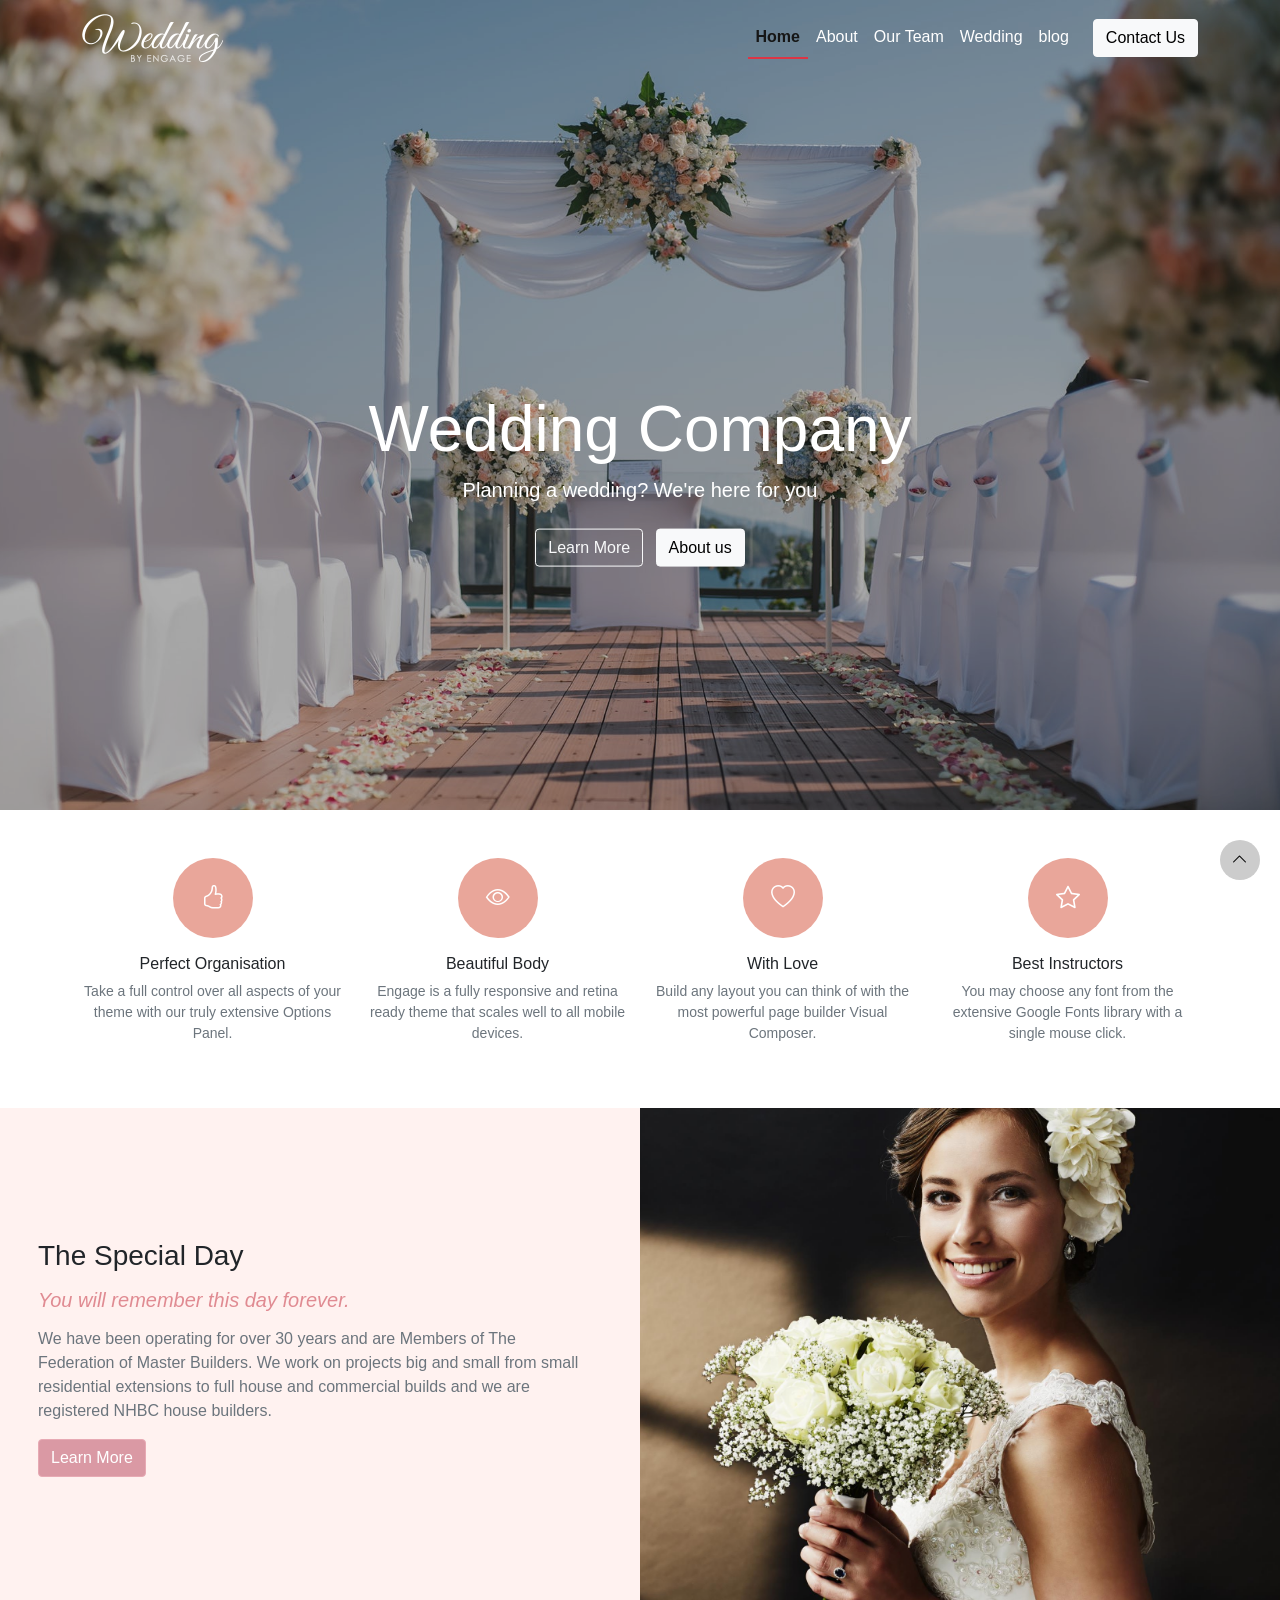
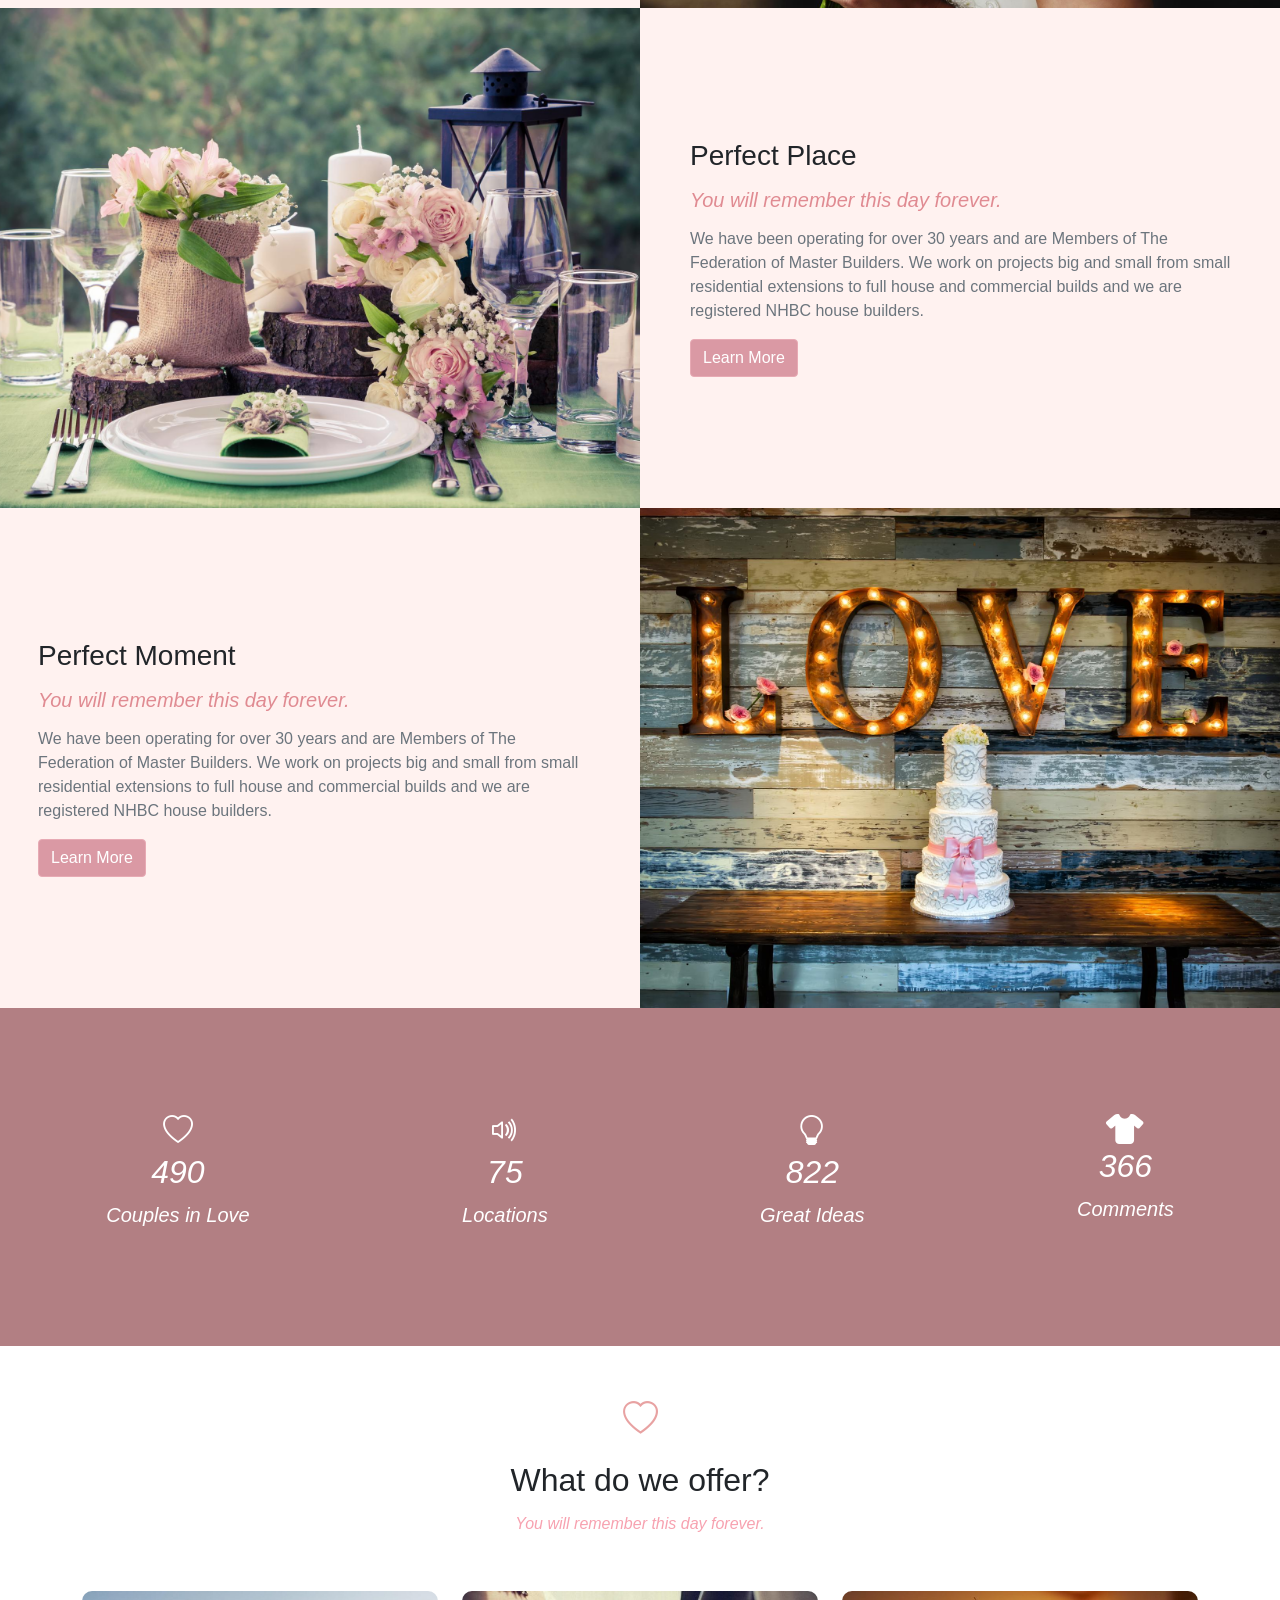
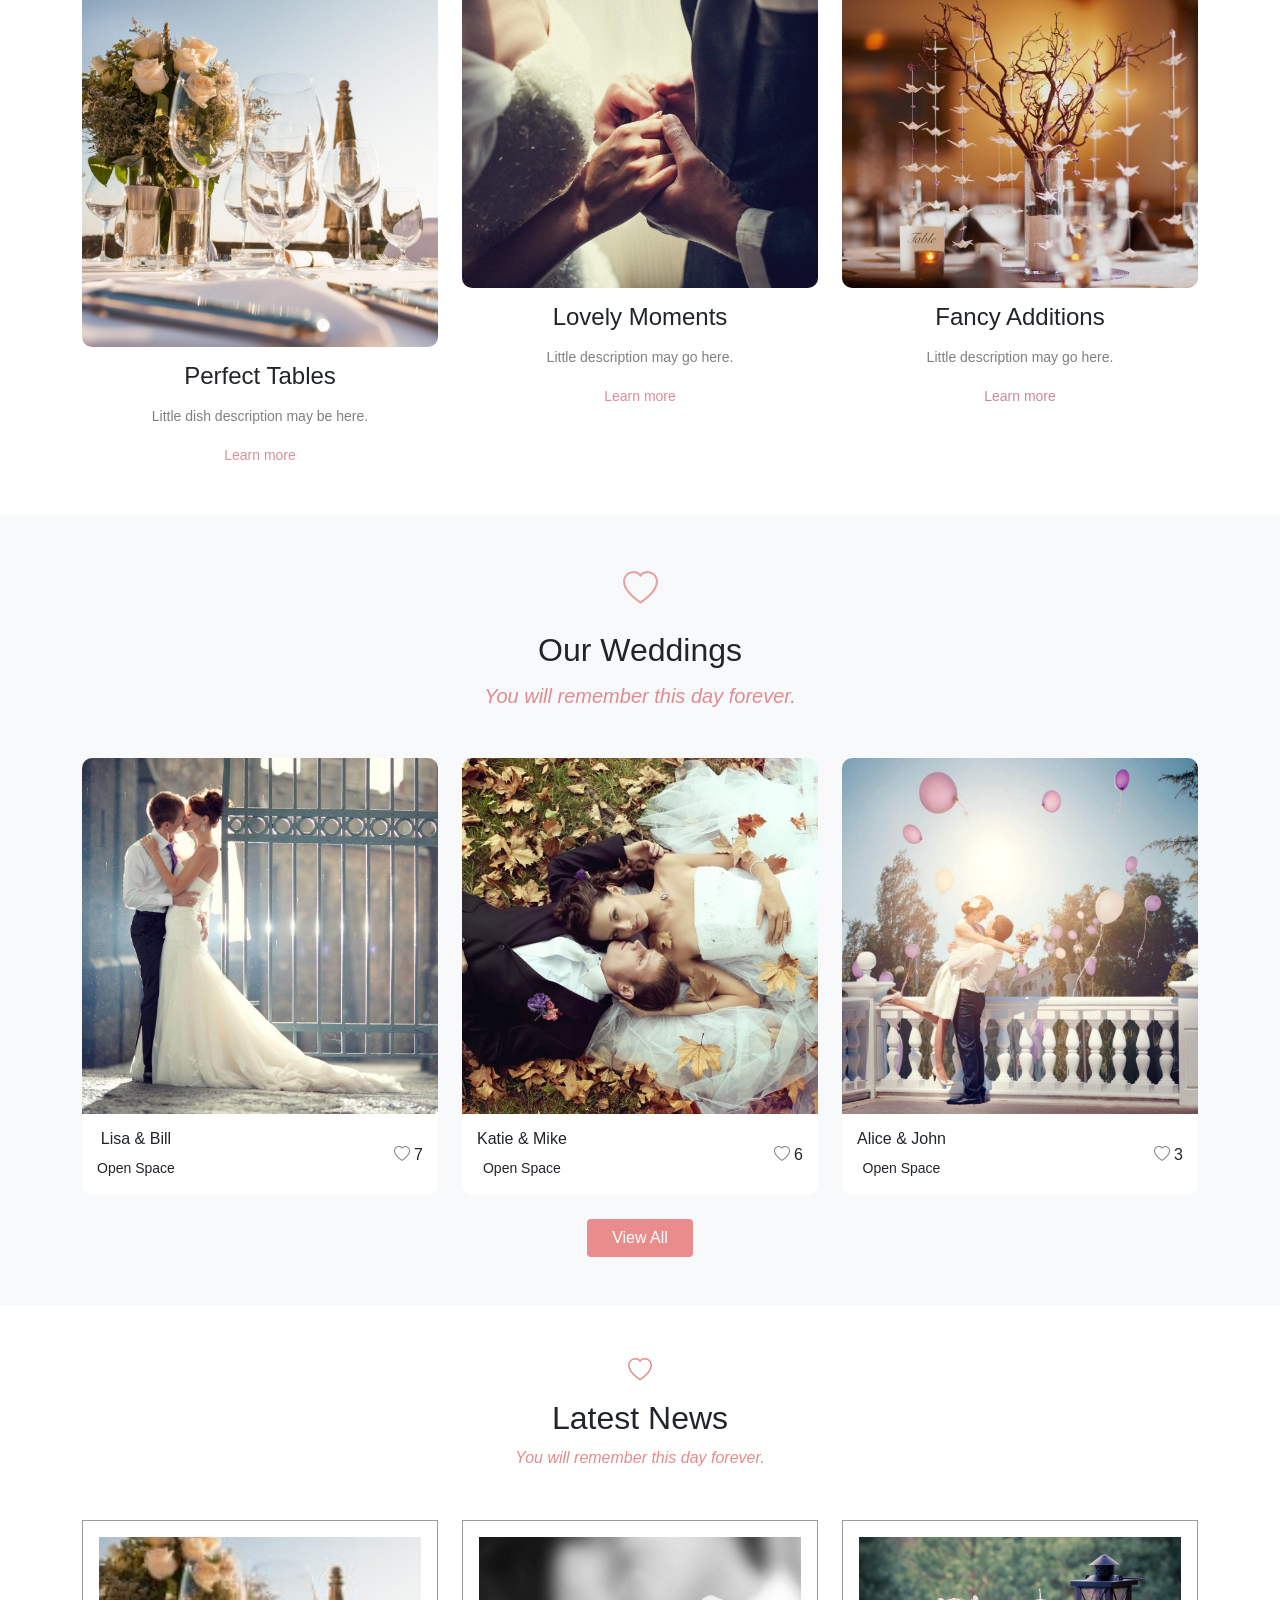
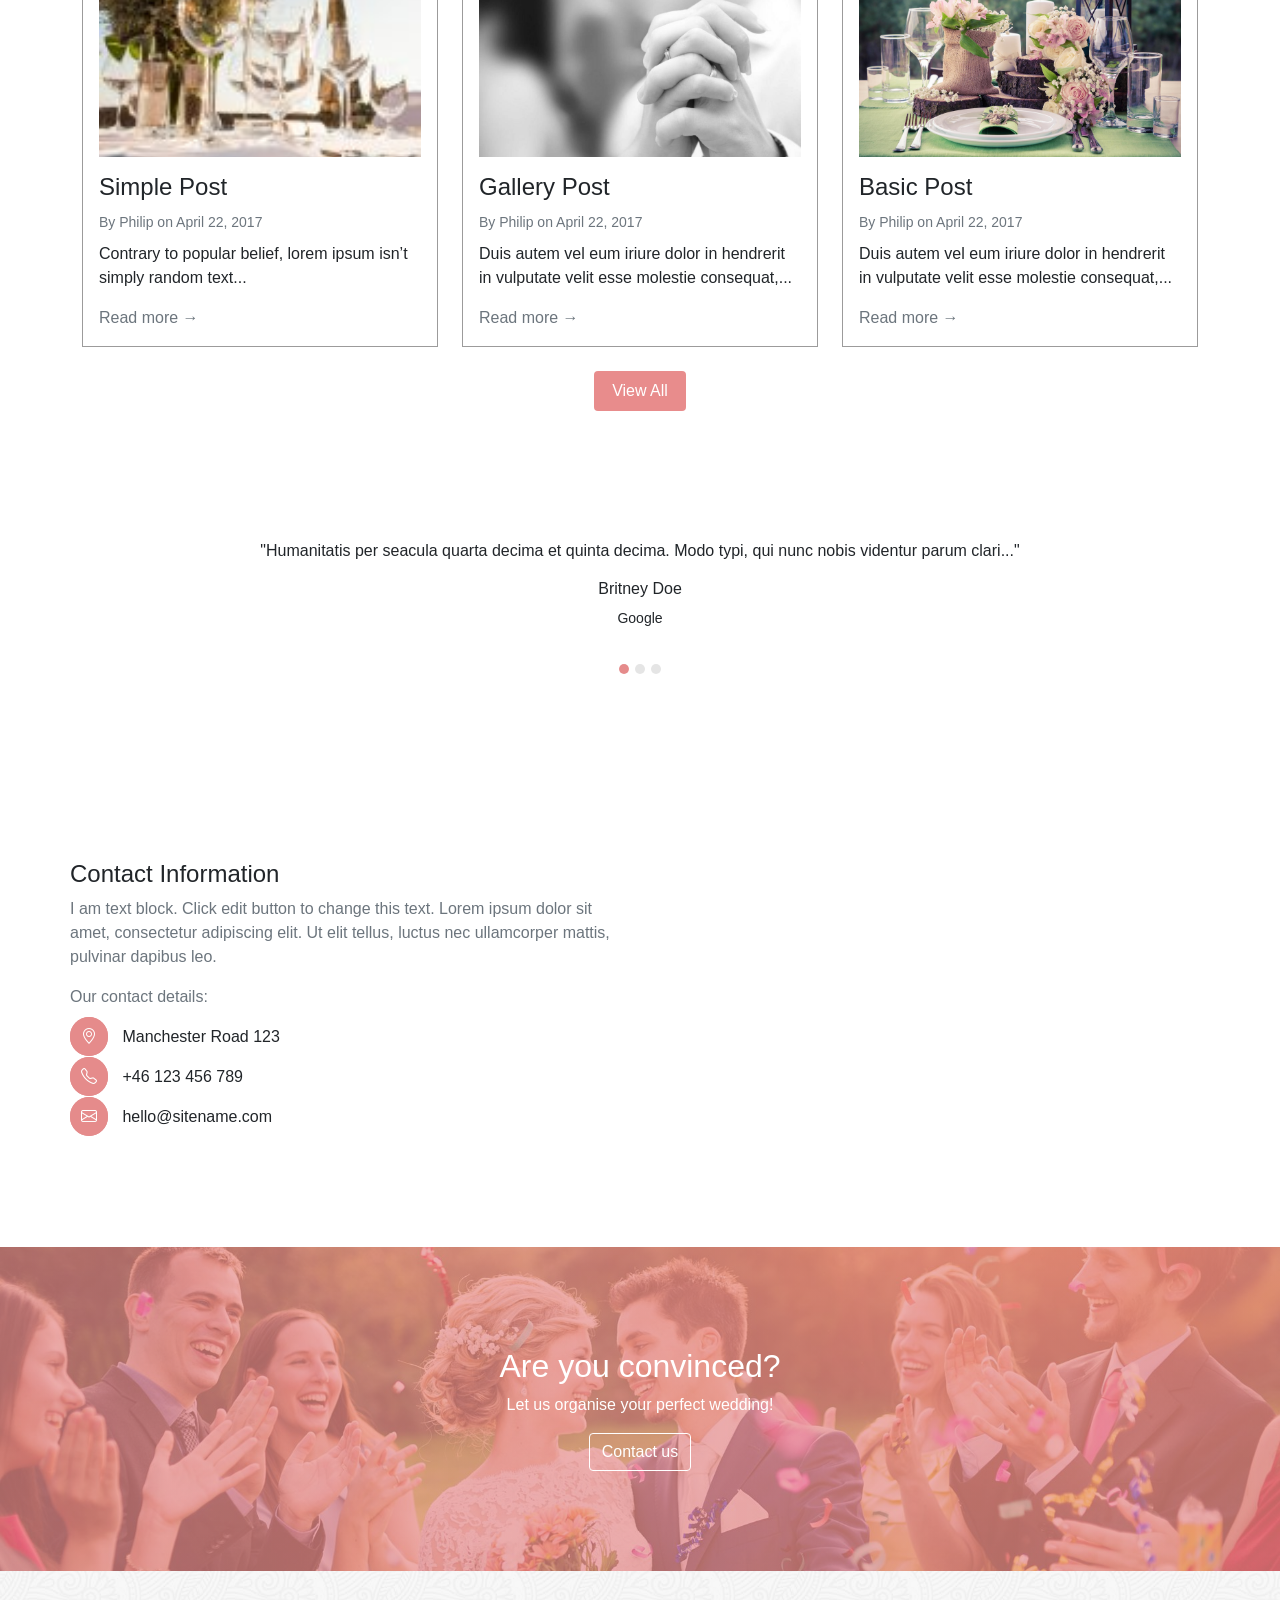
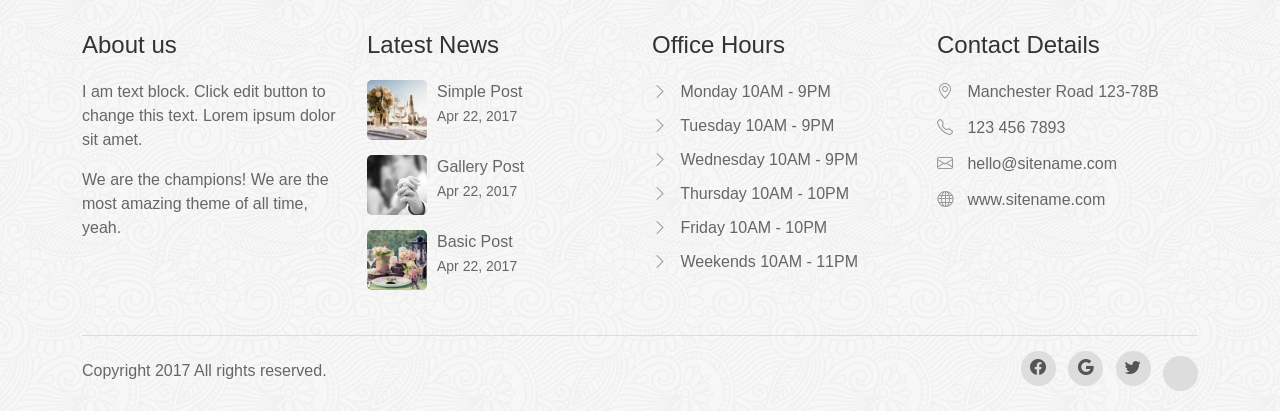
==== index.html @ 29569adb "warning" ====
<!DOCTYPE html>
<html lang="en">
  <head>
    <meta charset="UTF-8" />
    <meta name="viewport" content="width=device-width, initial-scale=1.0" />
    <title>Wedding</title>
    <link rel="stylesheet" href="assets/css/bootstrap.min.css" />
    <link rel="stylesheet" href="assets/style/main.css" />
    <link rel="stylesheet" href="https://cdn.jsdelivr.net/npm/bootstrap-icons@1.10.5/font/bootstrap-icons.css" />
    <link rel="stylesheet" href="https://cdnjs.cloudflare.com/ajax/libs/font-awesome/6.5.0/css/all.min.css" />
  </head>
  <body>
    <header>
      <nav class="navbar navbar-expand-lg fixed-top" id="navbar">
        <div class="container">
          <a class="navbar-brand" href="#">
            <img src="assets/img/wedding-light-1.png" alt="logo" id="logo" height="50" />
          </a>
          <button class="navbar-toggler" type="button" data-bs-toggle="collapse" data-bs-target="#nav">
            <span class="navbar-toggler-icon"></span>
          </button>

          <div class="collapse navbar-collapse" id="nav">
            <ul class="navbar-nav ms-auto">
              <li class="nav-item"><a class="nav-link text-white active" href="index.html">Home</a></li>
              <li class="nav-item"><a class="nav-link text-white" href="about.html">About</a></li>
              <li class="nav-item"><a class="nav-link text-white" href="ourteam.html">Our Team</a></li>
              <li class="nav-item"><a class="nav-link text-white" href="wedding.html">Wedding</a></li>
              <li class="nav-item"><a class="nav-link text-white" href="blog.html">blog</a></li>
            </ul>
            <a class="btn btn-light ms-3 btn-custom" href="#">Contact Us</a>
          </div>
        </div>
      </nav>
    </header>
    <main>
      <section class="hero d-flex align-items-center text-center">
        <div class="overlay"></div>
        <div class="container hero-content">
          <h1 class="display-3 fw-light text-white">Wedding Company</h1>
          <p class="lead">Planning a wedding? We're here for you</p>
          <div class="mt-4">
            <a href="#" class="btn btn-outline-light me-2">Learn More</a>
            <a href="#" class="btn btn-light">About us</a>
          </div>
        </div>
      </section>

      <section class="py-5 text-center">
        <div class="container">
          <div class="row g-4">
            <div class="col-md-3">
              <div class="feature-icon"><i class="bi bi-hand-thumbs-up"></i></div>
              <h6 class="mt-3">Perfect Organisation</h6>
              <p class="text-muted small">Take a full control over all aspects of your theme with our truly extensive Options Panel.</p>
            </div>

            <div class="col-md-3">
              <div class="feature-icon"><i class="bi bi-eye"></i></div>
              <h6 class="mt-3">Beautiful Body</h6>
              <p class="text-muted small">Engage is a fully responsive and retina ready theme that scales well to all mobile devices.</p>
            </div>

            <div class="col-md-3">
              <div class="feature-icon"><i class="bi bi-heart"></i></div>
              <h6 class="mt-3">With Love</h6>
              <p class="text-muted small">Build any layout you can think of with the most powerful page builder Visual Composer.</p>
            </div>

            <div class="col-md-3">
              <div class="feature-icon"><i class="bi bi-star"></i></div>
              <h6 class="mt-3">Best Instructors</h6>
              <p class="text-muted small">You may choose any font from the extensive Google Fonts library with a single mouse click.</p>
            </div>
          </div>
        </div>
      </section>

      <section class="custom-section">
        <div class="row">
          <div class="col-md-6 text-side">
            <div>
              <h3>The Special Day</h3>
              <h5>You will remember this day forever.</h5>
              <p class="text-muted">
                We have been operating for over 30 years and are Members of The Federation of Master Builders. We work on projects big and small from small residential extensions to full house and
                commercial builds and we are registered NHBC house builders.
              </p>
              <button class="btn btn-pink" style="border: 1px solid rgb(231, 170, 180); background-color: rgb(218, 153, 164); color: #fff">Learn More</button>
            </div>
          </div>
          <div class="col-md-6 image-inner" style="background-image: url(/assets/img/shutterstock_217800487.jpeg)"></div>
        </div>
      </section>

      <!-- Section 2 -->
      <section class="custom-section">
        <div class="row">
          <div class="col-md-6 image-inner" style="background-image: url(/assets/img/shutterstock_278636915.jpeg)"></div>
          <div class="col-md-6 text-side">
            <div>
              <h3>Perfect Place</h3>
              <h5>You will remember this day forever.</h5>
              <p class="text-muted">
                We have been operating for over 30 years and are Members of The Federation of Master Builders. We work on projects big and small from small residential extensions to full house and
                commercial builds and we are registered NHBC house builders.
              </p>
              <button class="btn btn-pink" style="border: 1px solid rgb(231, 170, 180); background-color: rgb(218, 153, 164); color: #fff">Learn More</button>
            </div>
          </div>
        </div>
      </section>

      <!-- Section 3 -->
      <section class="custom-section">
        <div class="row">
          <div class="col-md-6 text-side">
            <div>
              <h3>Perfect Moment</h3>
              <h5>You will remember this day forever.</h5>
              <p class="text-muted">
                We have been operating for over 30 years and are Members of The Federation of Master Builders. We work on projects big and small from small residential extensions to full house and
                commercial builds and we are registered NHBC house builders.
              </p>
              <button class="btn btn-pink" style="border: 1px solid rgb(231, 170, 180); background-color: rgb(218, 153, 164); color: #fff">Learn More</button>
            </div>
          </div>
          <div class="col-md-6 image-inner" style="background-image: url(/assets/img/shutterstock_153136628.jpeg)"></div>
        </div>
      </section>

      <section id="counter-section">
        <div class="overlay"></div>
        <div class="counter" style="font-style: italic">
          <i class="bi bi-heart" style="font-size: 30px"></i>
          <h2 class="goal" data-goal="1043">0</h2>
          <p class="text-white" style="font-size: 20px">Couples in Love</p>
        </div>
        <div class="counter" style="font-style: italic">
          <i class="bi bi-volume-up" style="font-size: 30px"></i>
          <h2 class="goal" data-goal="160">0</h2>
          <p class="text-white" style="font-size: 20px">Locations</p>
        </div>
        <div class="counter" style="font-style: italic">
          <i class="bi bi-lightbulb" style="font-size: 30px"></i>
          <h2 class="goal" data-goal="1750">0</h2>
          <p class="text-white" style="font-size: 20px">Great Ideas</p>
        </div>
        <div class="counter" style="font-style: italic">
          <i class="fa-solid fa-shirt" style="font-size: 30px"></i>
          <h2 class="goal" data-goal="780">0</h2>
          <p class="text-white" style="font-size: 20px">Comments</p>
        </div>
      </section>

      <section class="py-5 text-center">
        <div class="container">
          <div class="section-title">
            <i class="bi bi-heart" style="padding: 10px 0"></i>
            <h2>What do we offer?</h2>
            <p style="color: rgb(247, 162, 176); font-style: italic; padding: 5px 0">You will remember this day forever.</p>
          </div>

          <div class="row g-4 text-center">
            <div class="col-md-4">
              <div class="custom-card">
                <img src="assets/img/shutterstock_127928669-1000x1000.jpeg" class="img-fluid" style="border-radius: 10px" />
                <h4 style="margin: 15px 0">Perfect Tables</h4>
                <p style="color: gray; font-size: 14px">Little dish description may be here.</p>
                <a href="#" class="learn" style="text-decoration: none; color: rgb(219, 143, 156)">Learn more</a>
              </div>
            </div>

            <div class="col-md-4">
              <div class="custom-card">
                <img src="assets/img/shutterstock_166402538-600x500.jpeg" class="img-fluid" style="border-radius: 10px" />
                <h4 style="margin: 15px 0">Lovely Moments</h4>
                <p style="color: gray; font-size: 14px">Little description may go here.</p>
                <a href="#" class="learn" style="text-decoration: none; color: rgb(224, 138, 153)">Learn more</a>
              </div>
            </div>

            <div class="col-md-4">
              <div class="custom-card">
                <img src="assets/img/shutterstock_130000925-600x500.jpeg" class="img-fluid" style="border-radius: 10px" />
                <h4 style="margin: 15px 0">Fancy Additions</h4>
                <p style="color: gray; font-size: 14px">Little description may go here.</p>
                <a href="#" class="learn" style="text-decoration: none; color: rgb(201, 137, 148)">Learn more</a>
              </div>
            </div>
          </div>
        </div>
      </section>

      <section class="py-5 bg-light text-center">
        <div class="container">
          <div class="section-title" style="margin-bottom: 50px">
            <i class="bi bi-heart"></i>
            <h2>Our Weddings</h2>
            <h5>You will remember this day forever.</h5>
          </div>

          <div class="row g-4">
            <div class="col-md-4">
              <div class="wedding-card">
                <img src="assets/img/square-10.jpeg" />
                <div class="wedding-body">
                  <div>
                    <h6>Lisa & Bill</h6>
                    <small>Open Space</small>
                  </div>
                  <div><i class="bi bi-heart like"></i> <span>7</span></div>
                </div>
              </div>
            </div>

            <div class="col-md-4">
              <div class="wedding-card">
                <img src="assets/img/shutterstock_98138654-600x600.jpeg" />
                <div class="wedding-body">
                  <div>
                    <h6>Katie & Mike</h6>
                    <small>Open Space</small>
                  </div>
                  <div><i class="bi bi-heart like"></i> <span>6</span></div>
                </div>
              </div>
            </div>

            <div class="col-md-4">
              <div class="wedding-card">
                <img src="assets/img/square-2.jpeg" />
                <div class="wedding-body">
                  <div>
                    <h6>Alice & John</h6>
                    <small>Open Space</small>
                  </div>
                  <div><i class="bi bi-heart like"></i> <span>3</span></div>
                </div>
              </div>
            </div>
          </div>
          <div class="text-center mt-4">
            <button class="btn btn-custom px-4" style="background: #e88c8c; color: #fff">View All</button>
          </div>
        </div>
      </section>

      <section class="container py-5">
        <div class="section-title" style="text-align: center; margin-bottom: 50px">
          <i class="bi bi-heart" style="color: #e58b8b; font-size: 24px"></i>
          <h2 style="margin-top: 10px">Latest News</h2>
          <p style="color: #e58b8b; font-style: italic">You will remember this day forever.</p>
        </div>

        <div class="row g-4">
          <div class="col-md-4">
            <div class="news-card p-3">
              <img src="assets/img/shutterstock_127928669-150x150.jpeg" />
              <h4 class="mt-3">Simple Post</h4>
              <small class="text-muted">By Philip on April 22, 2017</small>
              <p class="mt-2">Contrary to popular belief, lorem ipsum isn’t simply random text...</p>
              <a href="#" style="text-decoration: none" class="text-muted">Read more →</a>
            </div>
          </div>

          <div class="col-md-4">
            <div class="news-card p-3">
              <img src="assets/img/square-11-900x900.jpeg" />
              <h4 class="mt-3">Gallery Post</h4>
              <small class="text-muted">By Philip on April 22, 2017</small>
              <p class="mt-2">Duis autem vel eum iriure dolor in hendrerit in vulputate velit esse molestie consequat,...</p>
              <a href="#" style="text-decoration: none" class="text-muted">Read more →</a>
            </div>
          </div>

          <div class="col-md-4">
            <div class="news-card p-3">
              <img src="assets/img/shutterstock_278636915.jpeg" />
              <h4 class="mt-3">Basic Post</h4>
              <small class="text-muted">By Philip on April 22, 2017</small>
              <p class="mt-2">Duis autem vel eum iriure dolor in hendrerit in vulputate velit esse molestie consequat,...</p>
              <a href="#" style="text-decoration: none" class="text-muted">Read more →</a>
            </div>
          </div>
        </div>
        <div class="text-center mt-4">
          <button class="btn btn-danger" style="background: #e88c8c; color: #fff; border: none; padding: 8px 18px">View All</button>
        </div>
      </section>

      <!-- Testimonial Slider -->
      <section class="testimonial">
        <div id="testimonialCarousel" class="carousel slide" data-bs-ride="carousel">
          <!-- المحتوى -->
          <div class="carousel-inner text-center">
            <div class="carousel-item active">
              <p>"Humanitatis per seacula quarta decima et quinta decima. Modo typi, qui nunc nobis videntur parum clari..."</p>
              <h6 class="mt-3">Britney Doe</h6>
              <small>Google</small>
            </div>

            <div class="carousel-item">
              <p>"Lorem ipsum dolor sit amet, consectetur adipiscing elit. Sed do eiusmod tempor incididunt ut labore..."</p>
              <h6 class="mt-3">John Smith</h6>
              <small>Facebook</small>
            </div>

            <div class="carousel-item">
              <p>"Ut enim ad minim veniam, quis nostrud exercitation ullamco laboris..."</p>
              <h6 class="mt-3">Sara Ali</h6>
              <small>Instagram</small>
            </div>
          </div>
          <!-- النقط -->
          <div class="carousel-indicators position-static mt-4">
            <button type="button" data-bs-target="#testimonialCarousel" data-bs-slide-to="0" class="active"></button>
            <button type="button" data-bs-target="#testimonialCarousel" data-bs-slide-to="1"></button>
            <button type="button" data-bs-target="#testimonialCarousel" data-bs-slide-to="2"></button>
          </div>
        </div>
      </section>

      <section class="contact-section container">
        <div class="row">
          <div class="col-md-6">
            <h4>Contact Information</h4>
            <p class="text-muted">
              I am text block. Click edit button to change this text. Lorem ipsum dolor sit amet, consectetur adipiscing elit. Ut elit tellus, luctus nec ullamcorper mattis, pulvinar dapibus leo.
            </p>
            <p class="text-muted">Our contact details:</p>
            <div class="contact-info">
              <p><i class="bi bi-geo-alt"></i> Manchester Road 123</p>
              <p><i class="bi bi-telephone"></i> +46 123 456 789</p>
              <p><i class="bi bi-envelope"></i> hello@sitename.com</p>
            </div>
          </div>

          <div class="col-md-6">
            <iframe src="https://maps.google.com/maps?q=cairo&t=&z=13&ie=UTF8&iwloc=&output=embed" width="100%" height="300" style="border: 0"> </iframe>
          </div>
        </div>
      </section>

      <section class="cta">
        <div class="cats">
          <h2>Are you convinced?</h2>
          <p>Let us organise your perfect wedding!</p>
          <button class="btn">Contact us</button>
        </div>
      </section>
    </main>
    <footer>
      <div class="container">
        <div class="row">
          <!-- About -->
          <div class="col-md-3">
            <h4>About us</h4>
            <p>I am text block. Click edit button to change this text. Lorem ipsum dolor sit amet.</p>
            <p>We are the champions! We are the most amazing theme of all time, yeah.</p>
          </div>

          <!-- Latest News -->
          <div class="col-md-3">
            <h4>Latest News</h4>

            <div class="news-item">
              <img src="assets/img/shutterstock_127928669-150x150.jpeg" />
              <div>
                <div>Simple Post</div>
                <small>Apr 22, 2017</small>
              </div>
            </div>

            <div class="news-item">
              <img src="assets/img/square-11-900x900.jpeg" />
              <div>
                <div>Gallery Post</div>
                <small>Apr 22, 2017</small>
              </div>
            </div>

            <div class="news-item">
              <img src="assets/img/shutterstock_278636915.jpeg" />
              <div>
                <div>Basic Post</div>
                <small>Apr 22, 2017</small>
              </div>
            </div>
          </div>

          <!-- Office Hours -->
          <div class="col-md-3">
            <h4>Office Hours</h4>
            <ul class="hours p-0">
              <li><i class="bi bi-chevron-right"></i> Monday 10AM - 9PM</li>
              <li><i class="bi bi-chevron-right"></i> Tuesday 10AM - 9PM</li>
              <li><i class="bi bi-chevron-right"></i> Wednesday 10AM - 9PM</li>
              <li><i class="bi bi-chevron-right"></i> Thursday 10AM - 10PM</li>
              <li><i class="bi bi-chevron-right"></i> Friday 10AM - 10PM</li>
              <li><i class="bi bi-chevron-right"></i> Weekends 10AM - 11PM</li>
            </ul>
          </div>

          <!-- Contact -->
          <div class="col-md-3">
            <h4>Contact Details</h4>
            <ul class="contact p-0">
              <li><i class="bi bi-geo-alt"></i> Manchester Road 123-78B</li>
              <li><i class="bi bi-telephone"></i> 123 456 7893</li>
              <li><i class="bi bi-envelope"></i> hello@sitename.com</li>
              <li><i class="bi bi-globe"></i> www.sitename.com</li>
            </ul>
          </div>
        </div>

        <!-- Bottom -->
        <div class="footer-bottom d-flex justify-content-between align-items-center">
          <p class="mb-0">Copyright 2017 All rights reserved.</p>

          <div class="social-icons">
            <a href="#"><i class="bi bi-facebook"></i></a>
            <a href="#"><i class="bi bi-google"></i></a>
            <a href="#"><i class="bi bi-twitter"></i></a>
            <a href="#"><i class="bi bi-tumblr"></i></a>
          </div>
        </div>
      </div>
      <!-- زرار لفوق -->
      <button class="scroll-top" onclick="scrollToTop()">
        <i class="bi bi-chevron-up"></i>
      </button>
    </footer>
    <script src="assets/js/bootstrap.bundle.min.js"></script>
    <script src="assets/script/main.js"></script>
  </body>
</html>
---- assets/style/main.css ----
body {
  margin: 0;
  font-family: "Poppins", sans-serif;
}
.navbar {
  transition: 0.3s;
}
.navbar.scrolled {
  background-color: #fff !important;
  box-shadow: 0 2px 10px rgba(0, 0, 0, 0.1);
}
.navbar.scrolled .nav-link {
  color: #000 !important;
}
.navbar-nav .nav-link.active {
  color: #161616 !important; /* Bootstrap red */
  font-weight: 600;
  border-bottom: 2px solid #dc3545;
}
.navbar.scrolled .btn-custom {
  background-color: #d8a7a0;
  color: #fff;
}
.btn-custom:hover {
  background-color: #e08b92;
  color: #fff;
  border: none;
}
.hero {
  height: 90vh;
  background-image: url(/assets/img/full-1\ \(1\).jpeg);
  position: relative;
  background-position: center;
  background-size: cover;
}
.overlay {
  position: absolute;
  width: 100%;
  height: 100%;
  background: rgba(0, 0, 0, 0.3);
}
.hero-content {
  position: relative;
  top: 20%;
  transform: translateY(-50%);
  color: #fff;
}
.btn-outline-light:hover {
  background-color: #fff;
  border-color: #fff;
}
.feature-icon {
  width: 80px;
  height: 80px;
  background: #e9a69a;
  color: #fff;
  display: flex;
  align-items: center;
  justify-content: center;
  border-radius: 50%;
  margin: auto;
  font-size: 24px;
}
.custom-section {
  overflow: hidden;
}
.text-side {
  background: #fff2f0;
  padding: 50px;
  display: flex;
  align-items: center;
}
h5 {
  color: #e08b92;
  font-style: italic;
  margin: 15px 0;
}
.image-inner {
  height: 500px;
  background-size: cover;
  background-position: center;
  background-repeat: no-repeat;
}
#counter-section {
  background-color: #ffb6bc;
  padding: 100px 0;
  position: relative;
  color: white;
  display: flex;
  justify-content: space-around;
  align-items: center;
  text-align: center;
}
.counter {
  position: relative;
  z-index: 2;
}
.section-title i {
  color: #e27e7e;
  font-size: 30px;
}
.section-title h2 {
  margin-top: 10px;
}
.learn {
  color: #e88c8c;
  text-decoration: none;
  font-size: 14px;
}
/* Wedding cards */
.wedding-card {
  background: #fff;
  border-radius: 10px;
  overflow: hidden;
}
.wedding-card img {
  width: 100%;
}
.wedding-body {
  padding: 15px;
  display: flex;
  justify-content: space-between;
  align-items: center;
}
.like {
  cursor: pointer;
  color: gray;
}
.like.active {
  color: red;
}
.news-card img {
  width: 100%;
  height: 220px;
  object-fit: cover;
}
.news-card {
  border: 1px solid #9c9b9b;
  transition: 0.3s;
}
.news-card:hover {
  transform: translateY(-5px);
}
.carousel-indicators [data-bs-target] {
  background-color: #ccc;
  width: 10px;
  height: 10px;
  border-radius: 50%;
}
.carousel-indicators .active {
  background-color: #e58b8b;
}
.contact-section {
  padding: 80px 0;
}
.contact-info i {
  color: #fff;
  background-color: #e58b8b;
  margin-right: 10px;
  border: 1px solid #e58b8b;
  border-radius: 50px;
  padding: 10px;
}
.cta {
  background: linear-gradient(rgba(229, 139, 139, 0.7), rgba(229, 139, 139, 0.7)), url("/assets/img/shutterstock_247462639.jpeg");
  background-size: cover;
  color: #fff;
  text-align: center;
  padding: 100px 0;
  background-position: center;
}
.cta button {
  border: 1px solid #fff;
  color: #fff;
}
.cta button:hover {
  background-color: #fff;
}
footer {
  background: #f5f5f5 url("/assets/img/symphony-1.png");
  padding: 60px 0 20px;
  color: #666;
}
footer h4 {
  color: #333;
  margin-bottom: 20px;
}
/* latest news */
.news-item {
  display: flex;
  margin-bottom: 15px;
}
.news-item img {
  width: 60px;
  height: 60px;
  object-fit: cover;
  margin-right: 10px;
  border-radius: 5px;
}
/* office hours */
.hours li {
  list-style: none;
  margin-bottom: 10px;
}
.hours i {
  margin-right: 8px;
  color: #999;
}
/* contact */
.contact li {
  list-style: none;
  margin-bottom: 12px;
}
.contact i {
  margin-right: 10px;
  color: #999;
}
/* bottom */
.footer-bottom {
  border-top: 1px solid #ddd;
  margin-top: 30px;
  padding-top: 15px;
}
.social-icons a {
  width: 35px;
  height: 35px;
  background: #ddd;
  display: inline-flex;
  align-items: center;
  justify-content: center;
  border-radius: 50%;
  margin-left: 8px;
  color: #555;
  text-decoration: none;
  transition: 0.3s;
}
.social-icons a:hover {
  background: #333;
  color: #fff;
}
.scroll-top {
  position: fixed;
  bottom: 20px;
  right: 20px;
  background: #ccc;
  border: none;
  width: 40px;
  height: 40px;
  border-radius: 50%;
}
.section {
  background-image: url(/assets/img/symphony-1.png);
  height: 20vh;
}
.about-img {
  width: 100%;
  border-radius: 10px;
}
.about-section {
  background-image: url(/assets/img/symphony-1.png);
  height: 80vh;
}
.team-card {
  background: #fff;
  padding: 20px;
  border-radius: 10px;
  text-align: center;
}
.team-card img {
  width: 100%;
  border-radius: 10px;
}
.testimonial {
  padding: 80px 0;
}
.offer-section {
  background: #f7f7f7;
  padding: 80px 0;
}
.section-title {
  text-align: center;
  margin-bottom: 50px;
}
.section-title i {
  color: #e8a2a2;
  font-size: 35px;
}
.section-title h2 {
  margin-top: 15px;
  font-size: 32px;
}
.section-title p {
  color: #777;
}
.feature-box {
  display: flex;
  gap: 15px;
  margin-bottom: 30px;
}
.feature-box i {
  font-size: 25px;
  color: #999;
  margin-top: 5px;
}
.feature-box h6 {
  margin-bottom: 5px;
  font-weight: 600;
}
.feature-box p {
  font-size: 14px;
  color: #777;
  margin: 0;
}
.methods {
  padding: 80px 0;
}
.tabs-nav {
  border-bottom: 1px solid #ddd;
  margin-bottom: 30px;
  justify-content: center;
}
.nav-tabs .nav-link {
  border: none;
  color: #888;
}
.nav-tabs .nav-link.active {
  color: #e8a2a2;
  border-bottom: 2px solid #e8a2a2;
}
.tab-content p {
  color: #777;
  line-height: 1.8;
}
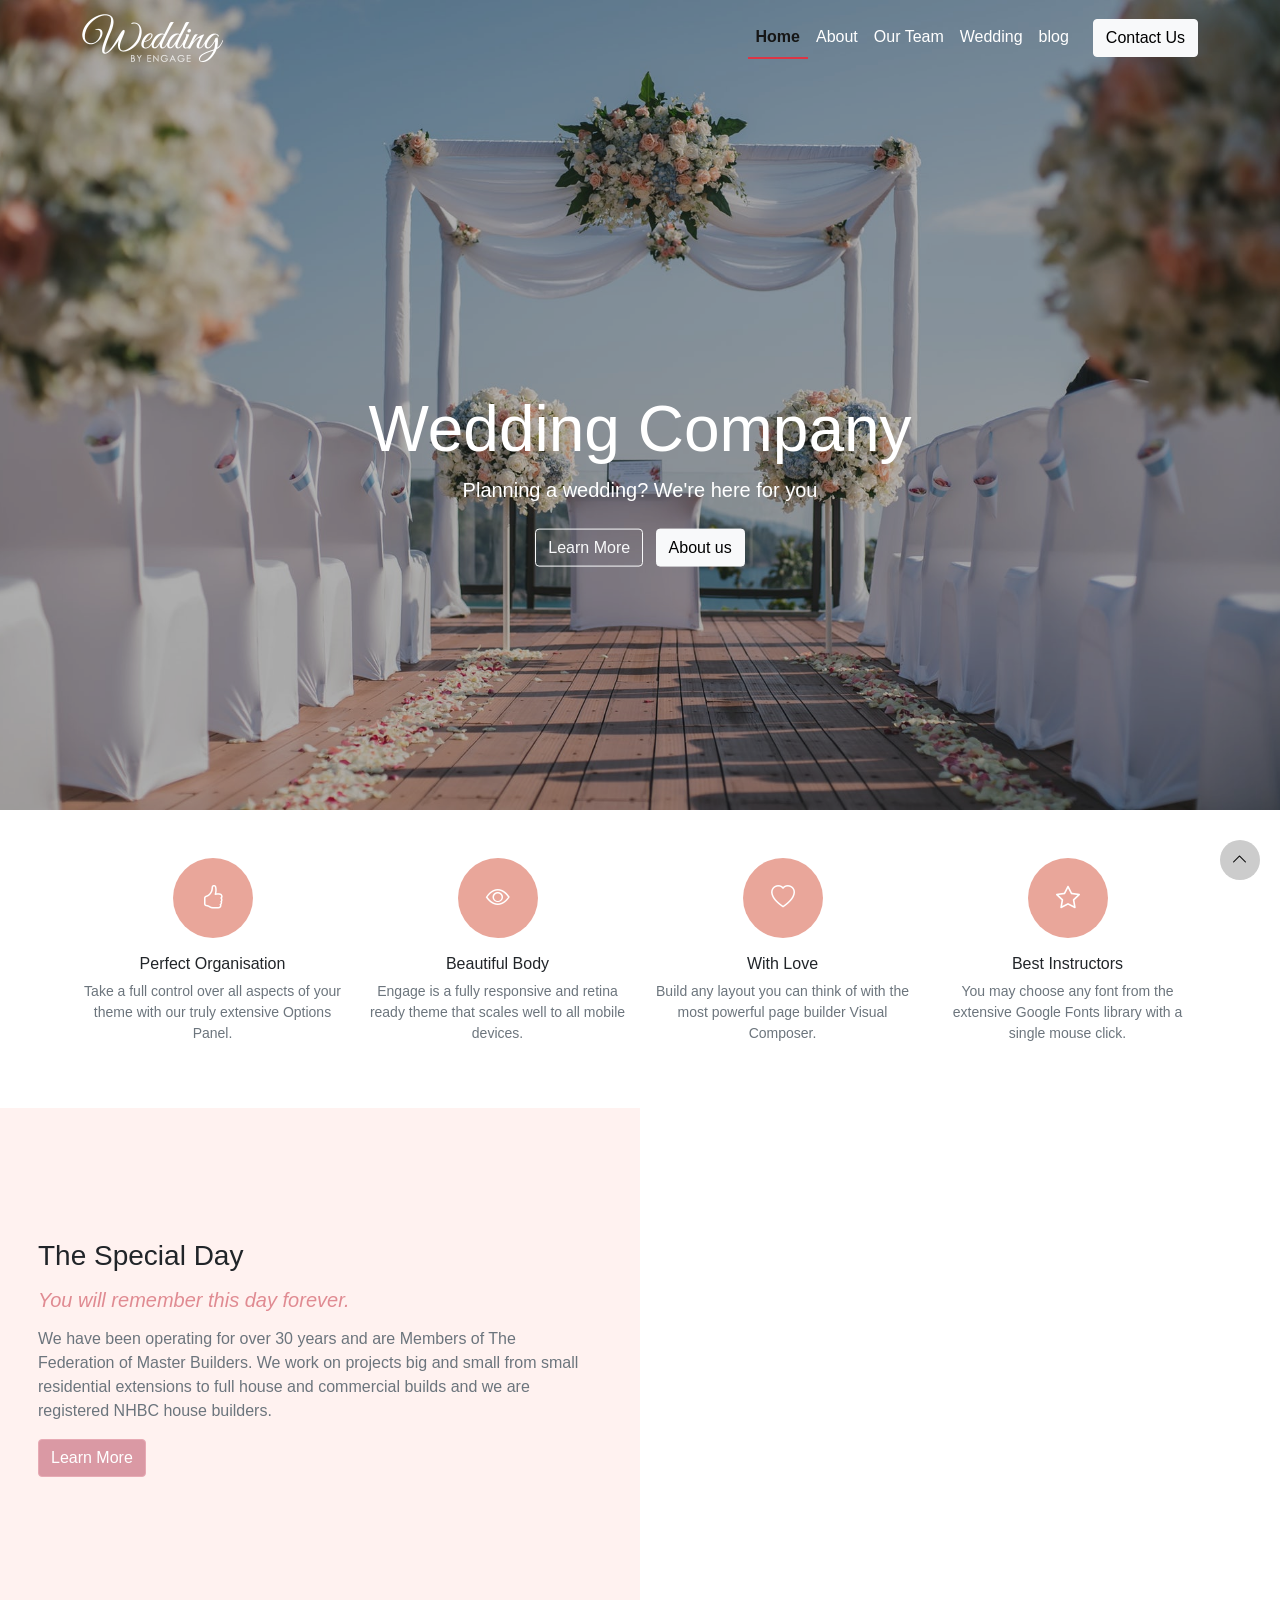
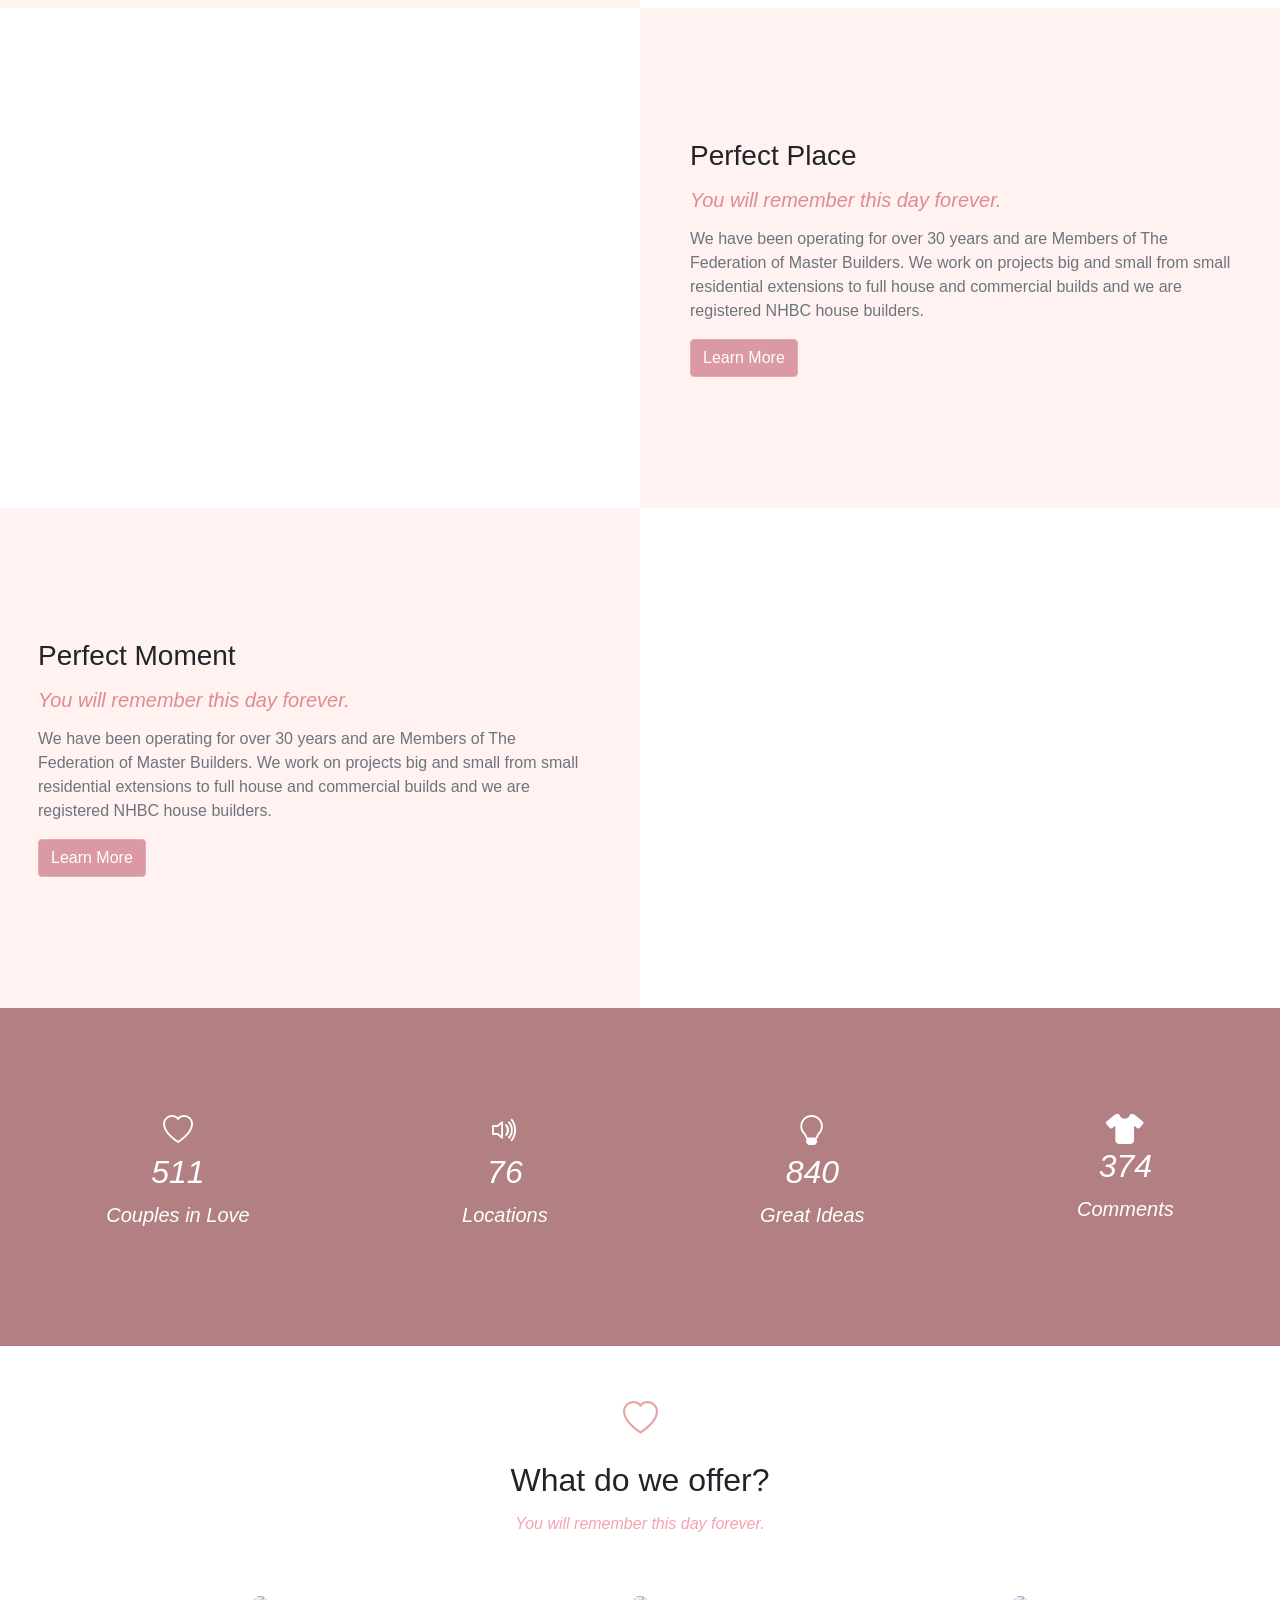
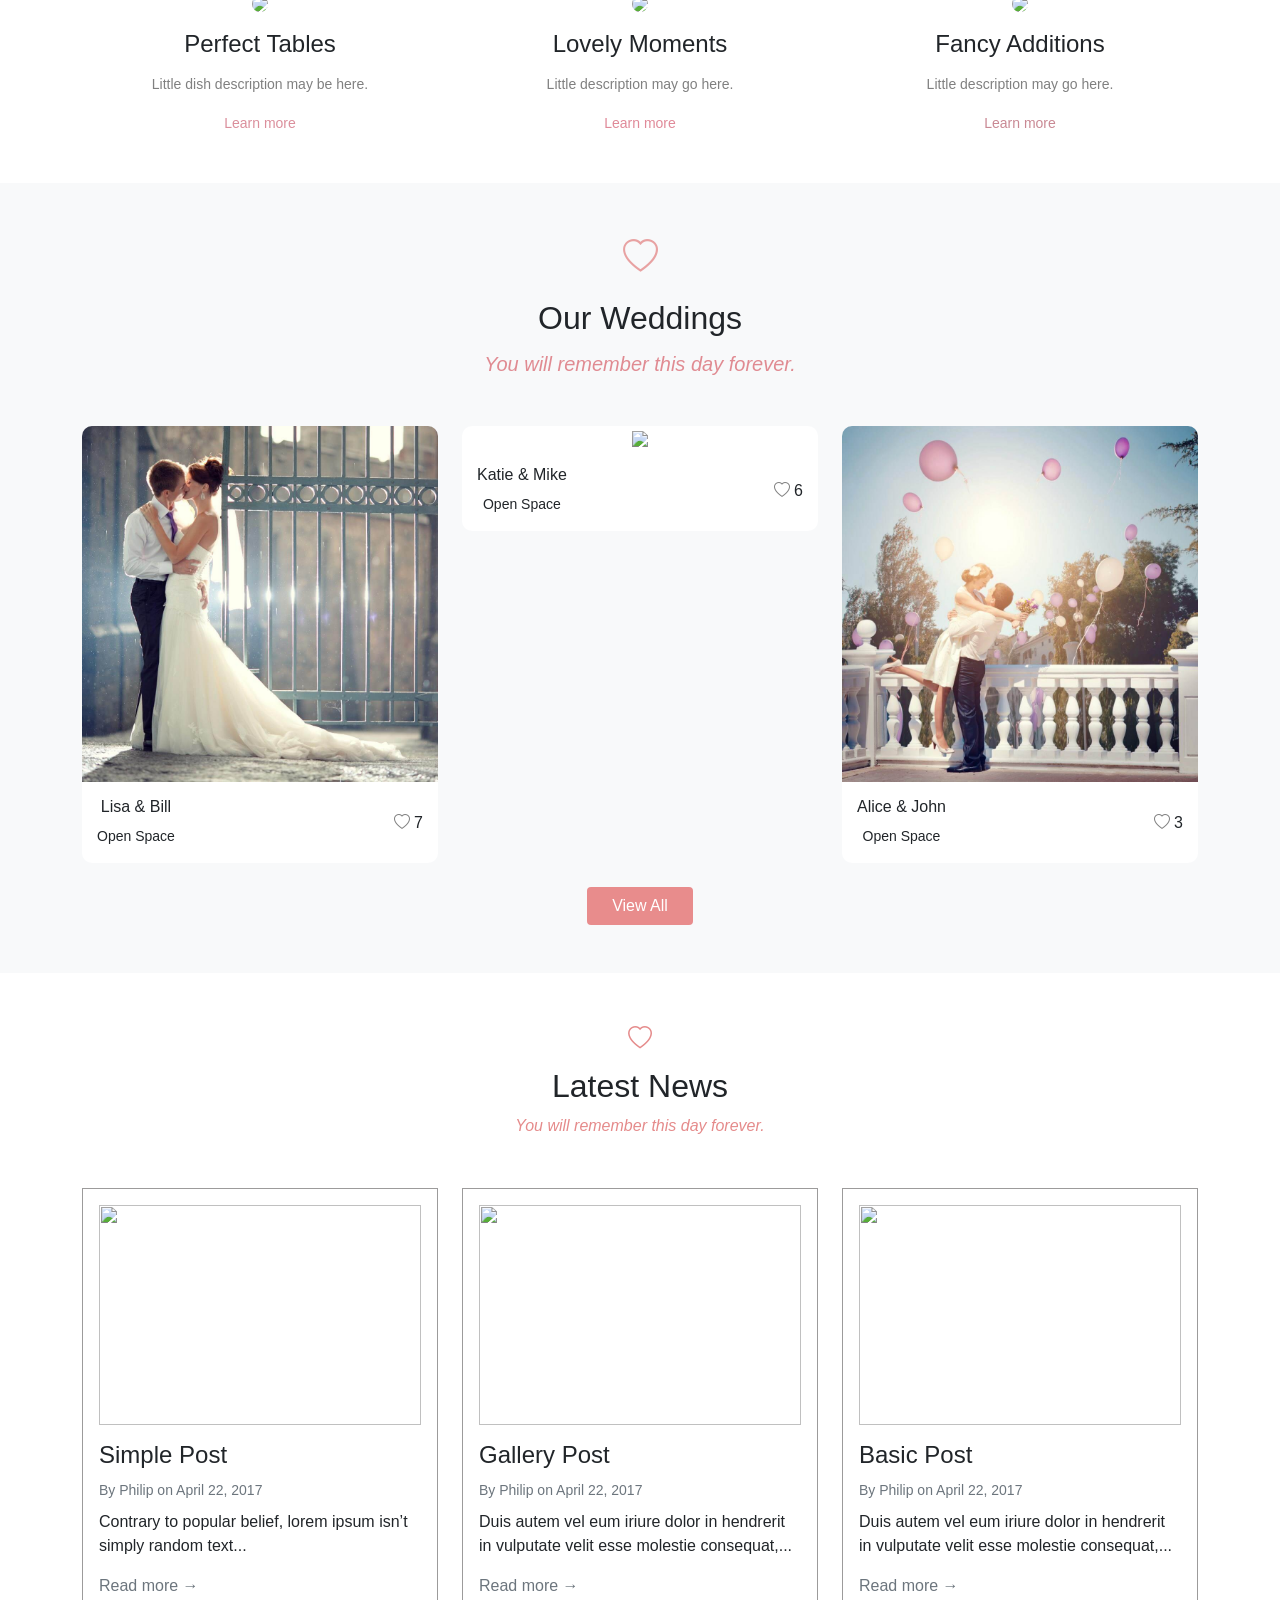
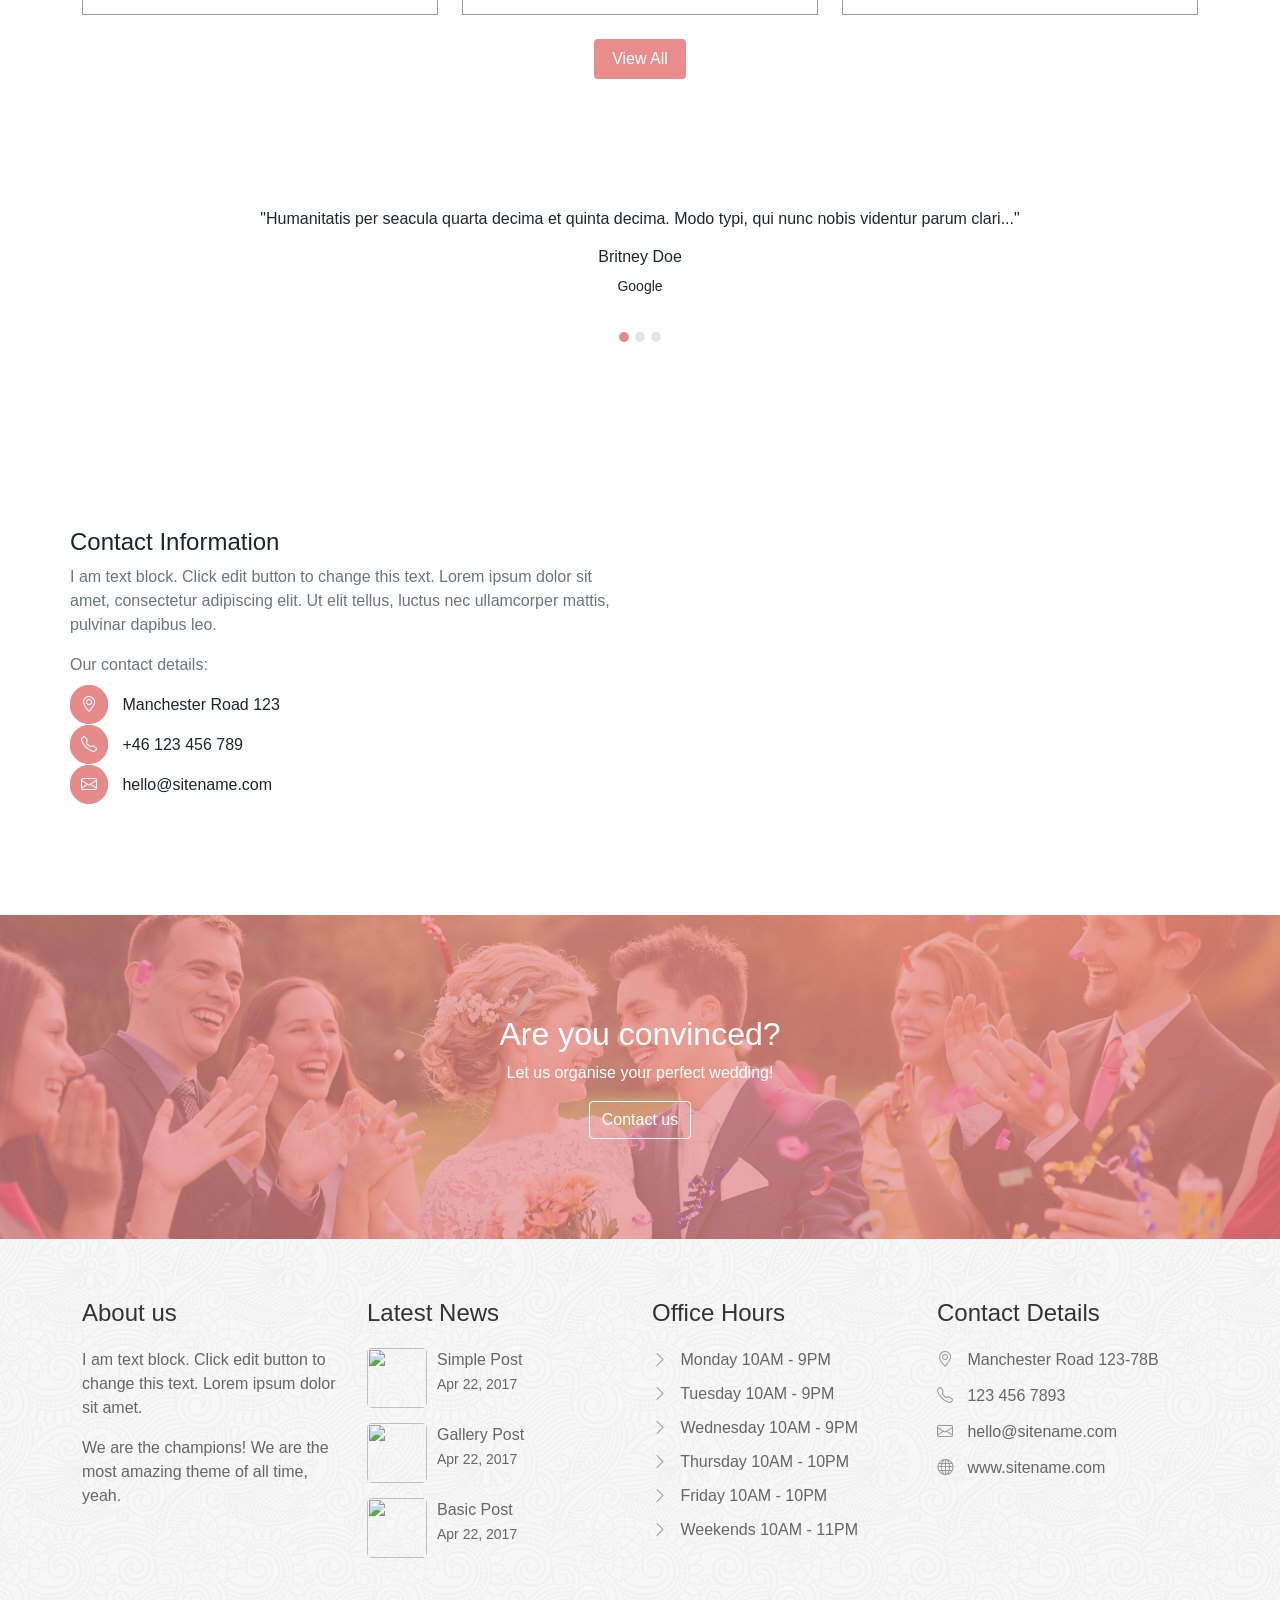
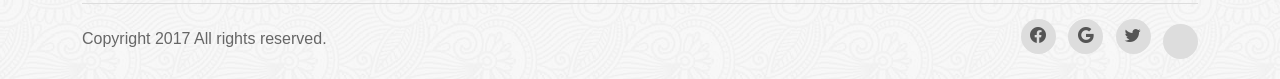
==== commit e3771bd0: "Update index.html" ====
--- a/index.html
+++ b/index.html
@@ -89,14 +89,14 @@
               <button class="btn btn-pink" style="border: 1px solid rgb(231, 170, 180); background-color: rgb(218, 153, 164); color: #fff">Learn More</button>
             </div>
           </div>
-          <div class="col-md-6 image-inner" style="background-image: url(/assets/img/shutterstock_217800487.jpeg)"></div>
+          <div class="col-md-6 image-inner" style="background-image: url(../img/shutterstock_217800487.jpeg)"></div>
         </div>
       </section>
 
       <!-- Section 2 -->
       <section class="custom-section">
         <div class="row">
-          <div class="col-md-6 image-inner" style="background-image: url(/assets/img/shutterstock_278636915.jpeg)"></div>
+          <div class="col-md-6 image-inner" style="background-image: url(../img/shutterstock_278636915.jpeg)"></div>
           <div class="col-md-6 text-side">
             <div>
               <h3>Perfect Place</h3>
@@ -125,7 +125,7 @@
               <button class="btn btn-pink" style="border: 1px solid rgb(231, 170, 180); background-color: rgb(218, 153, 164); color: #fff">Learn More</button>
             </div>
           </div>
-          <div class="col-md-6 image-inner" style="background-image: url(/assets/img/shutterstock_153136628.jpeg)"></div>
+          <div class="col-md-6 image-inner" style="background-image: url(../img/shutterstock_153136628.jpeg)"></div>
         </div>
       </section>
 
@@ -164,7 +164,7 @@
           <div class="row g-4 text-center">
             <div class="col-md-4">
               <div class="custom-card">
-                <img src="assets/img/shutterstock_127928669-1000x1000.jpeg" class="img-fluid" style="border-radius: 10px" />
+                <img src="../img/shutterstock_127928669-1000x1000.jpeg" class="img-fluid" style="border-radius: 10px" />
                 <h4 style="margin: 15px 0">Perfect Tables</h4>
                 <p style="color: gray; font-size: 14px">Little dish description may be here.</p>
                 <a href="#" class="learn" style="text-decoration: none; color: rgb(219, 143, 156)">Learn more</a>
@@ -173,7 +173,7 @@
 
             <div class="col-md-4">
               <div class="custom-card">
-                <img src="assets/img/shutterstock_166402538-600x500.jpeg" class="img-fluid" style="border-radius: 10px" />
+                <img src="../img/shutterstock_166402538-600x500.jpeg" class="img-fluid" style="border-radius: 10px" />
                 <h4 style="margin: 15px 0">Lovely Moments</h4>
                 <p style="color: gray; font-size: 14px">Little description may go here.</p>
                 <a href="#" class="learn" style="text-decoration: none; color: rgb(224, 138, 153)">Learn more</a>
@@ -182,7 +182,7 @@
 
             <div class="col-md-4">
               <div class="custom-card">
-                <img src="assets/img/shutterstock_130000925-600x500.jpeg" class="img-fluid" style="border-radius: 10px" />
+                <img src="../img/shutterstock_130000925-600x500.jpeg" class="img-fluid" style="border-radius: 10px" />
                 <h4 style="margin: 15px 0">Fancy Additions</h4>
                 <p style="color: gray; font-size: 14px">Little description may go here.</p>
                 <a href="#" class="learn" style="text-decoration: none; color: rgb(201, 137, 148)">Learn more</a>
@@ -216,7 +216,7 @@
 
             <div class="col-md-4">
               <div class="wedding-card">
-                <img src="assets/img/shutterstock_98138654-600x600.jpeg" />
+                <img src="../img/shutterstock_98138654-600x600.jpeg" />
                 <div class="wedding-body">
                   <div>
                     <h6>Katie & Mike</h6>
@@ -256,7 +256,7 @@
         <div class="row g-4">
           <div class="col-md-4">
             <div class="news-card p-3">
-              <img src="assets/img/shutterstock_127928669-150x150.jpeg" />
+              <img src="../img/shutterstock_127928669-150x150.jpeg" />
               <h4 class="mt-3">Simple Post</h4>
               <small class="text-muted">By Philip on April 22, 2017</small>
               <p class="mt-2">Contrary to popular belief, lorem ipsum isn’t simply random text...</p>
@@ -266,7 +266,7 @@
 
           <div class="col-md-4">
             <div class="news-card p-3">
-              <img src="assets/img/square-11-900x900.jpeg" />
+              <img src="../img/square-11-900x900.jpeg" />
               <h4 class="mt-3">Gallery Post</h4>
               <small class="text-muted">By Philip on April 22, 2017</small>
               <p class="mt-2">Duis autem vel eum iriure dolor in hendrerit in vulputate velit esse molestie consequat,...</p>
@@ -276,7 +276,7 @@
 
           <div class="col-md-4">
             <div class="news-card p-3">
-              <img src="assets/img/shutterstock_278636915.jpeg" />
+              <img src="../img/shutterstock_278636915.jpeg" />
               <h4 class="mt-3">Basic Post</h4>
               <small class="text-muted">By Philip on April 22, 2017</small>
               <p class="mt-2">Duis autem vel eum iriure dolor in hendrerit in vulputate velit esse molestie consequat,...</p>
@@ -365,7 +365,7 @@
             <h4>Latest News</h4>
 
             <div class="news-item">
-              <img src="assets/img/shutterstock_127928669-150x150.jpeg" />
+              <img src="../img/shutterstock_127928669-150x150.jpeg" />
               <div>
                 <div>Simple Post</div>
                 <small>Apr 22, 2017</small>
@@ -373,7 +373,7 @@
             </div>
 
             <div class="news-item">
-              <img src="assets/img/square-11-900x900.jpeg" />
+              <img src="../img/square-11-900x900.jpeg" />
               <div>
                 <div>Gallery Post</div>
                 <small>Apr 22, 2017</small>
@@ -381,7 +381,7 @@
             </div>
 
             <div class="news-item">
-              <img src="assets/img/shutterstock_278636915.jpeg" />
+              <img src="../img/shutterstock_278636915.jpeg" />
               <div>
                 <div>Basic Post</div>
                 <small>Apr 22, 2017</small>
--- a/assets/style/main.css
+++ b/assets/style/main.css
@@ -28,7 +28,7 @@
 }
 .hero {
   height: 90vh;
-  background-image: url(/assets/img/full-1\ \(1\).jpeg);
+  background-image: url(../img/full-1\ \(1\).jpeg);
   position: relative;
   background-position: center;
   background-size: cover;
@@ -162,7 +162,7 @@
   padding: 10px;
 }
 .cta {
-  background: linear-gradient(rgba(229, 139, 139, 0.7), rgba(229, 139, 139, 0.7)), url("/assets/img/shutterstock_247462639.jpeg");
+  background: linear-gradient(rgba(229, 139, 139, 0.7), rgba(229, 139, 139, 0.7)), url("../img/shutterstock_247462639.jpeg");
   background-size: cover;
   color: #fff;
   text-align: center;
@@ -249,7 +249,7 @@
   border-radius: 50%;
 }
 .section {
-  background-image: url(/assets/img/symphony-1.png);
+  background-image: url(../img/symphony-1.png);
   height: 20vh;
 }
 .about-img {
@@ -257,7 +257,7 @@
   border-radius: 10px;
 }
 .about-section {
-  background-image: url(/assets/img/symphony-1.png);
+  background-image: url(../img/symphony-1.png);
   height: 80vh;
 }
 .team-card {
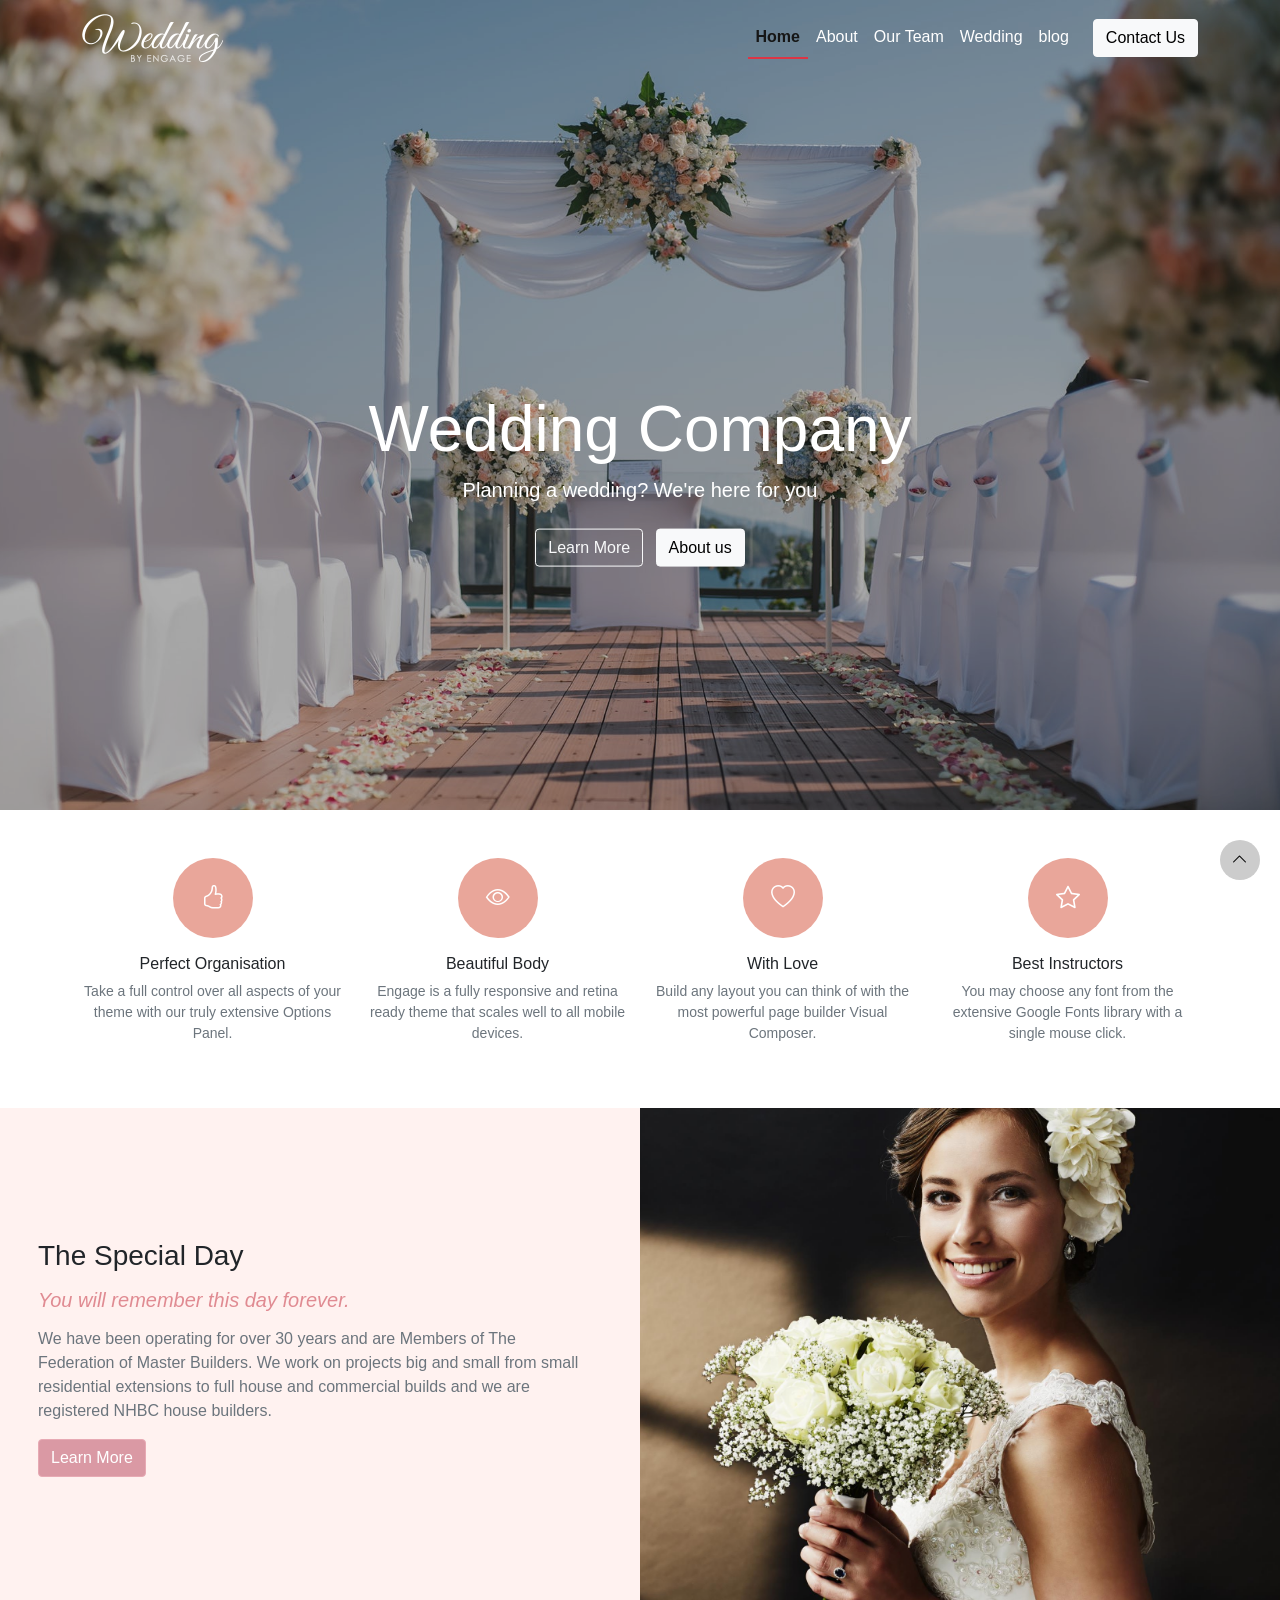
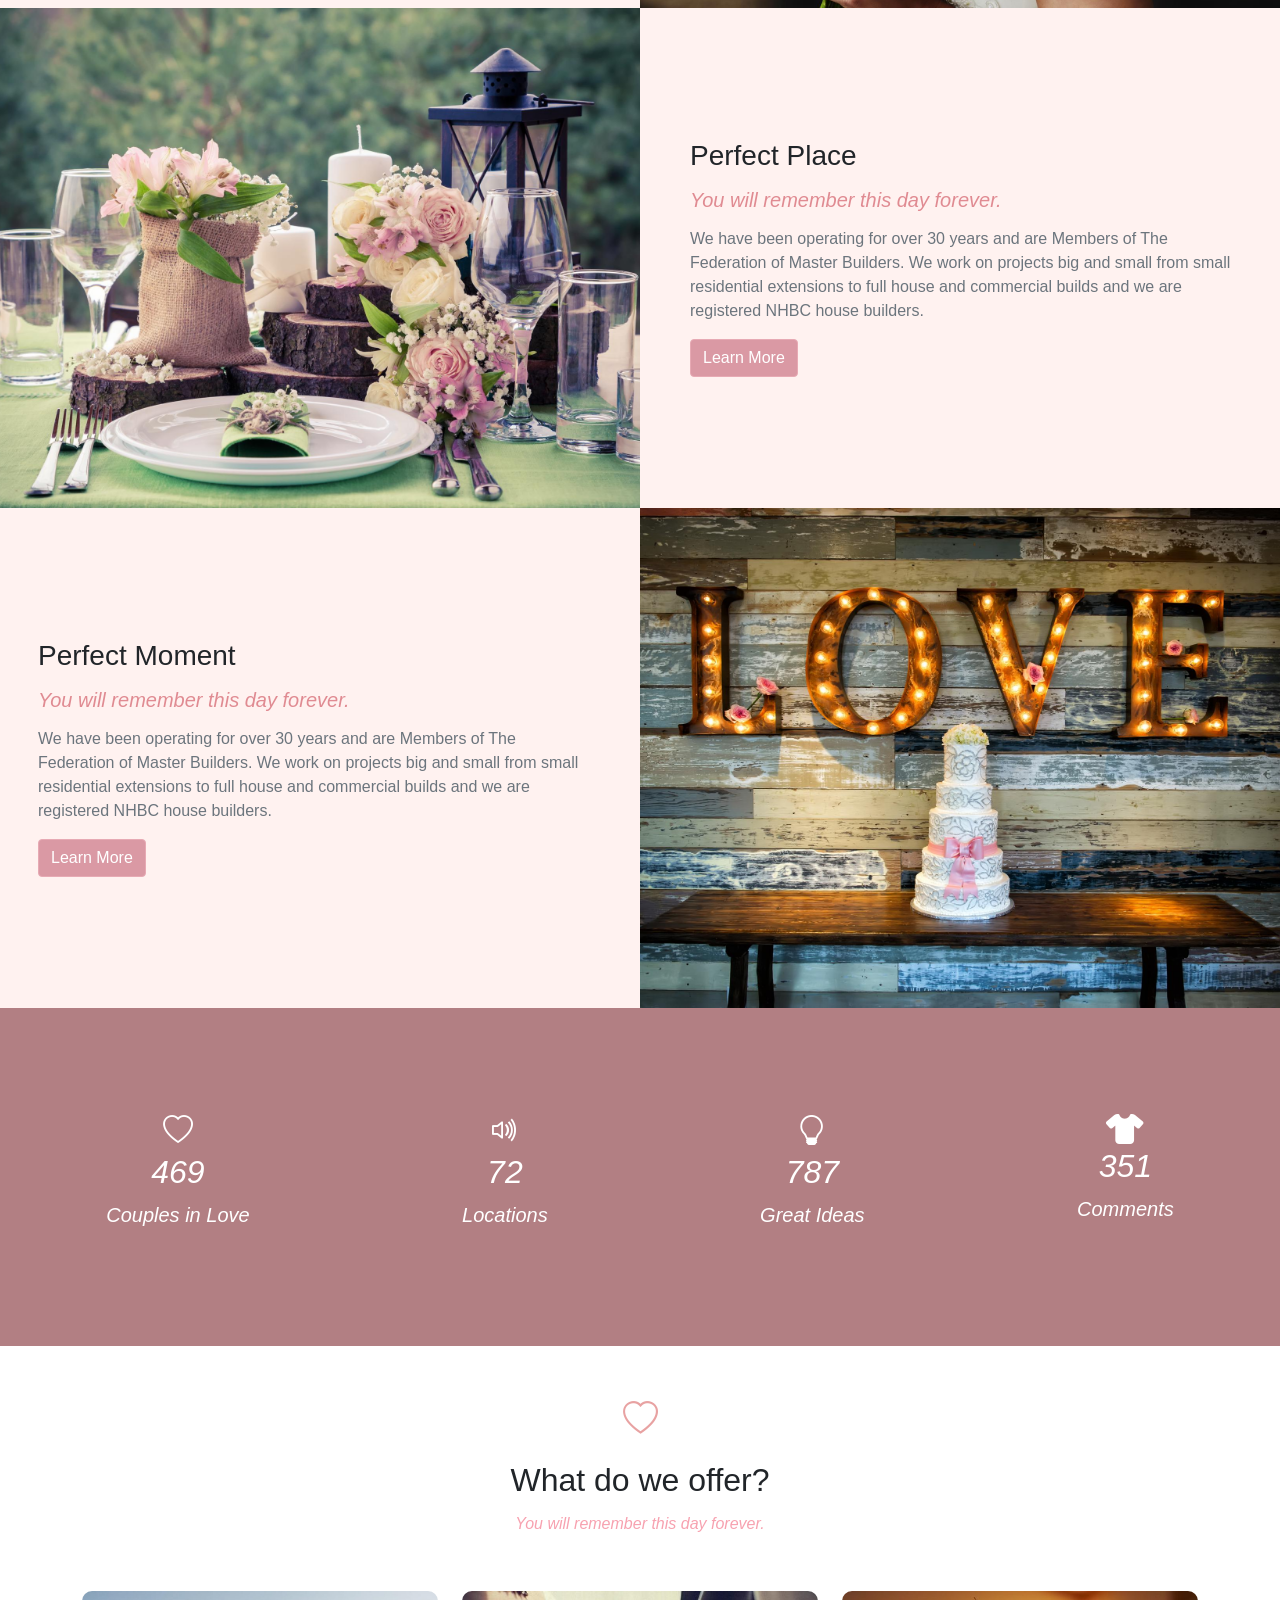
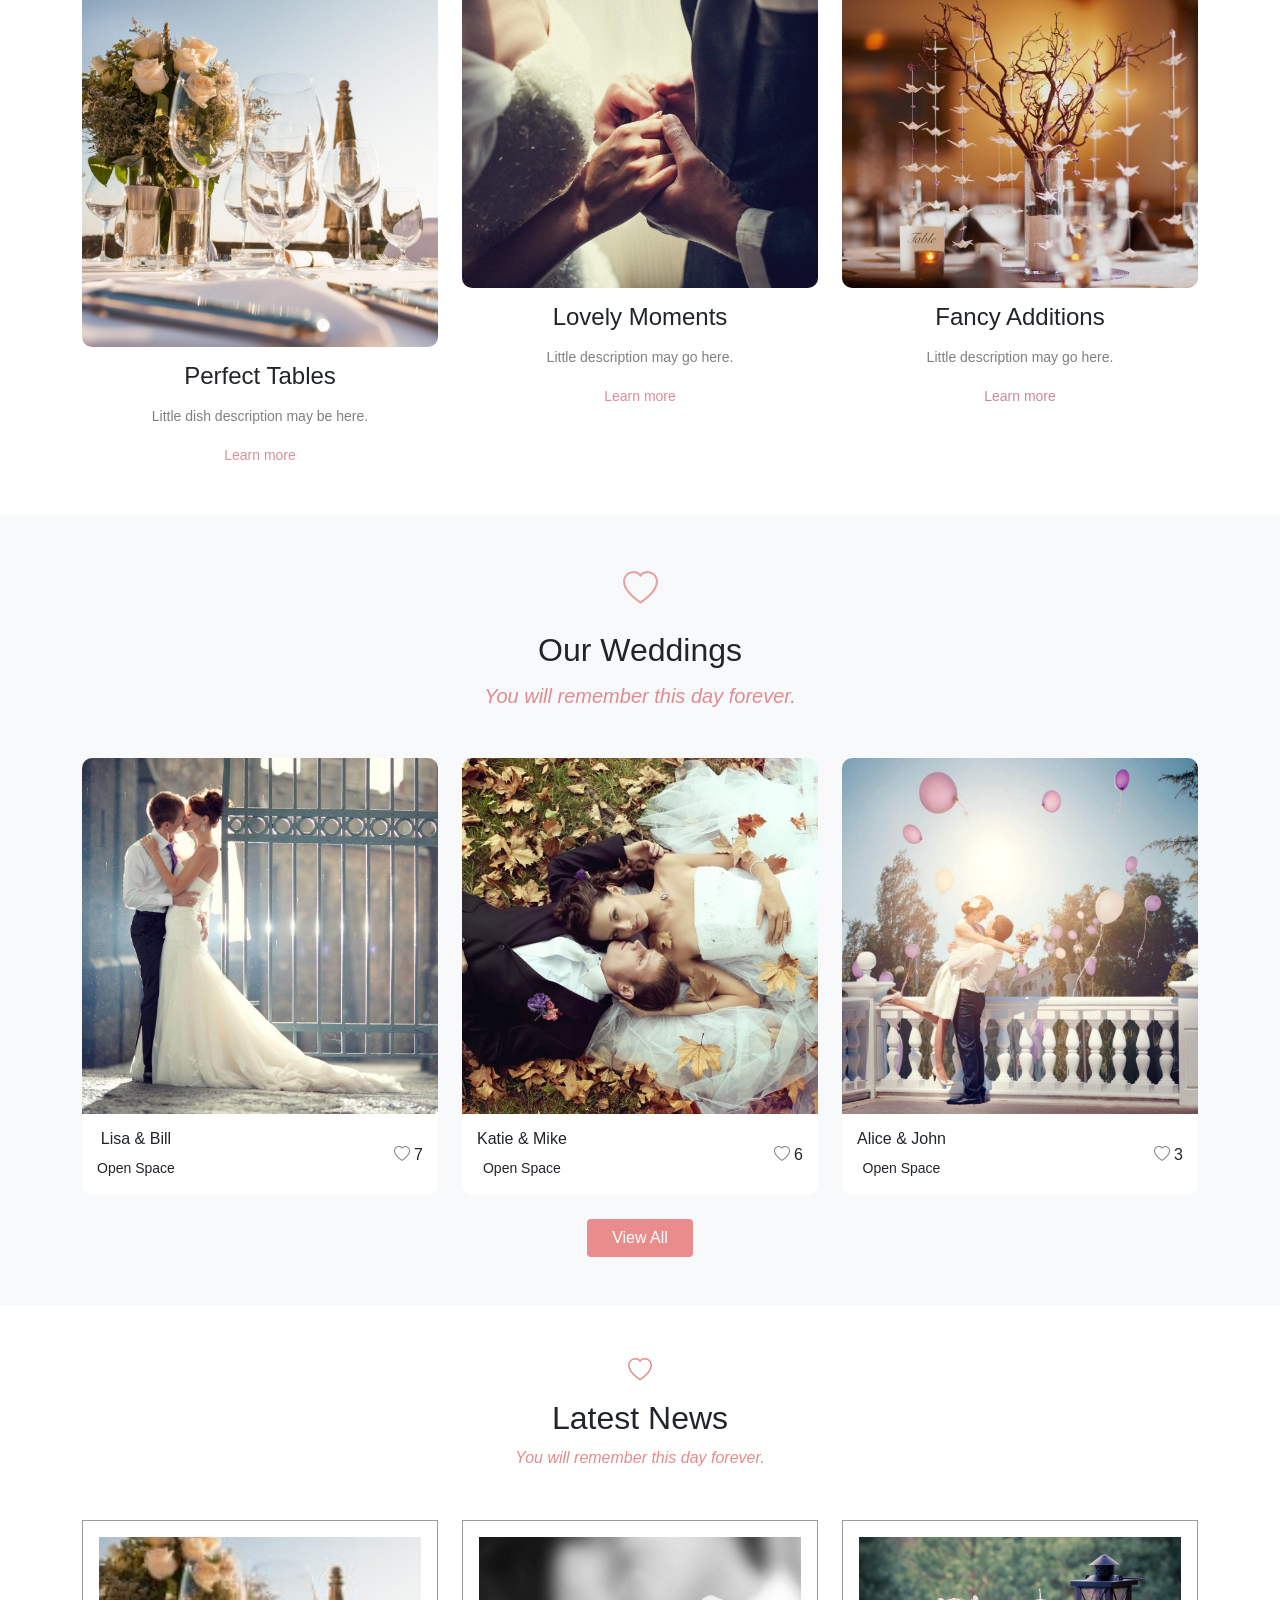
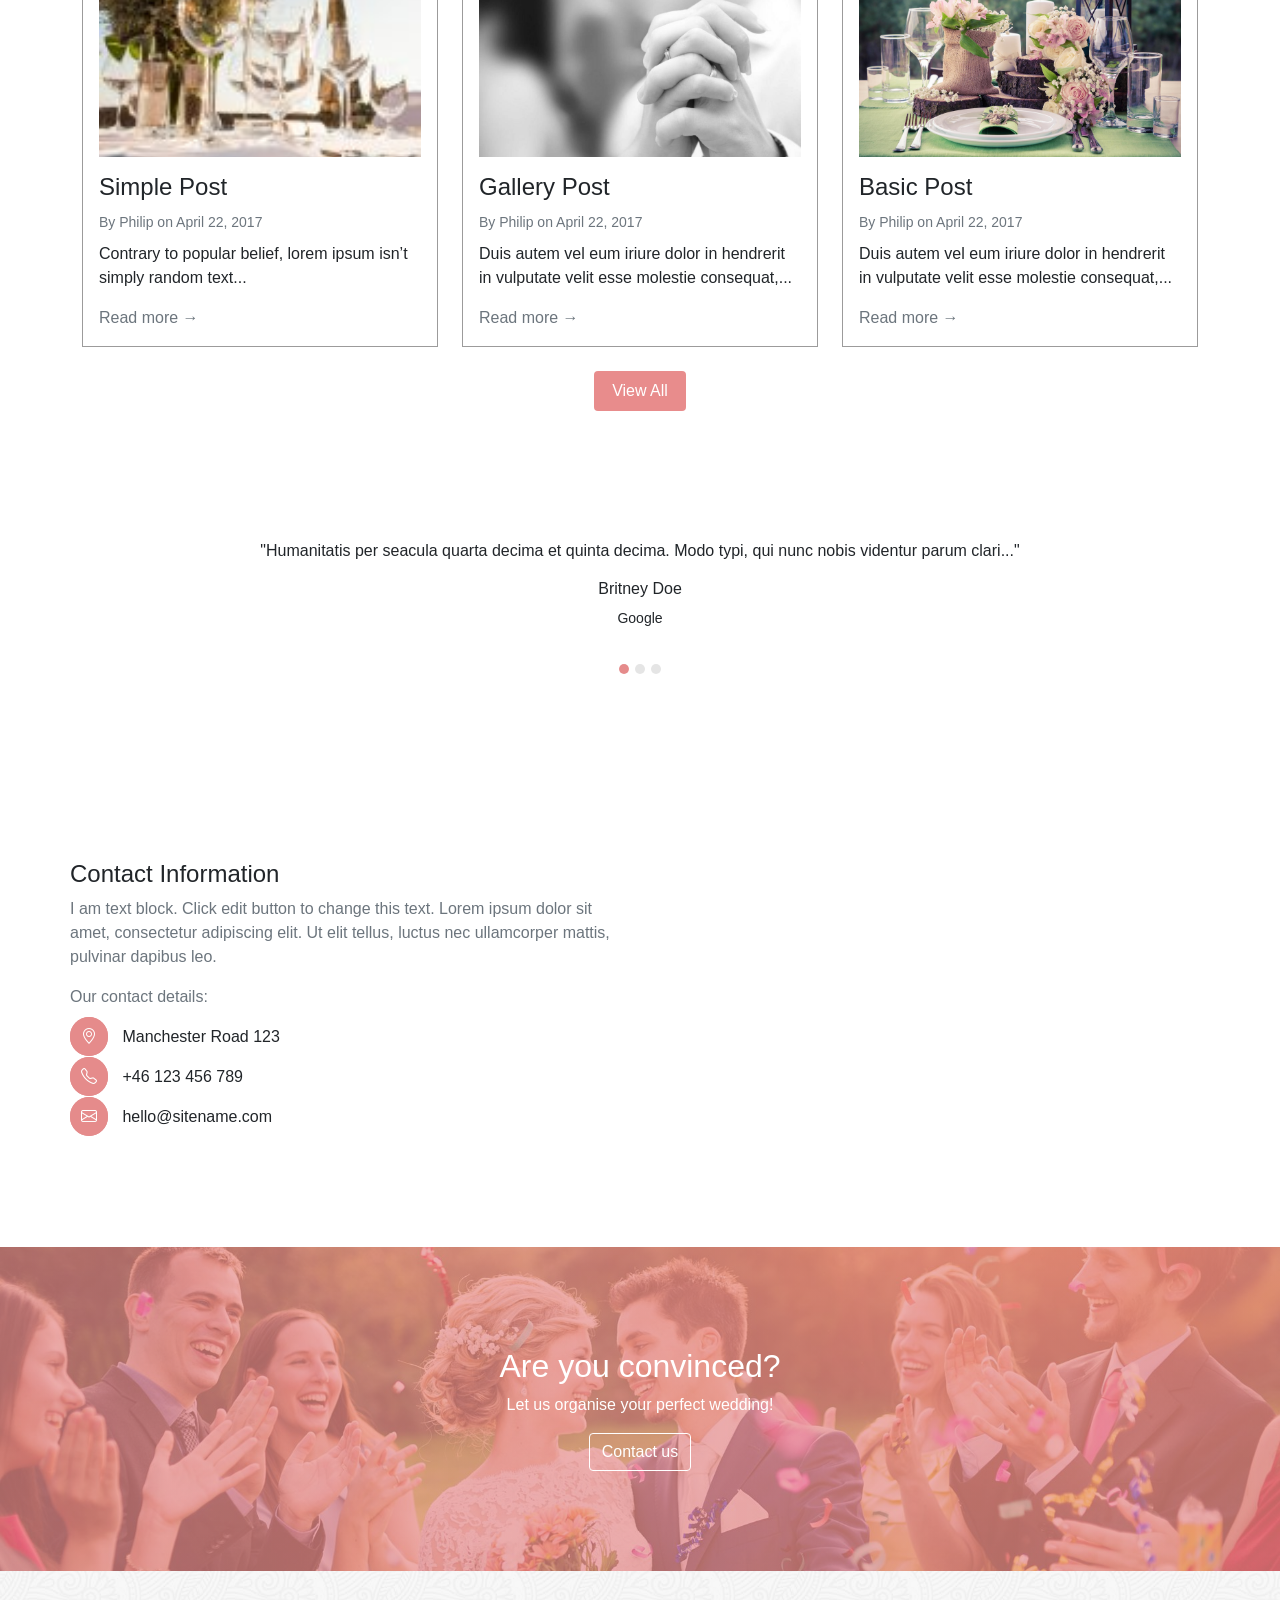
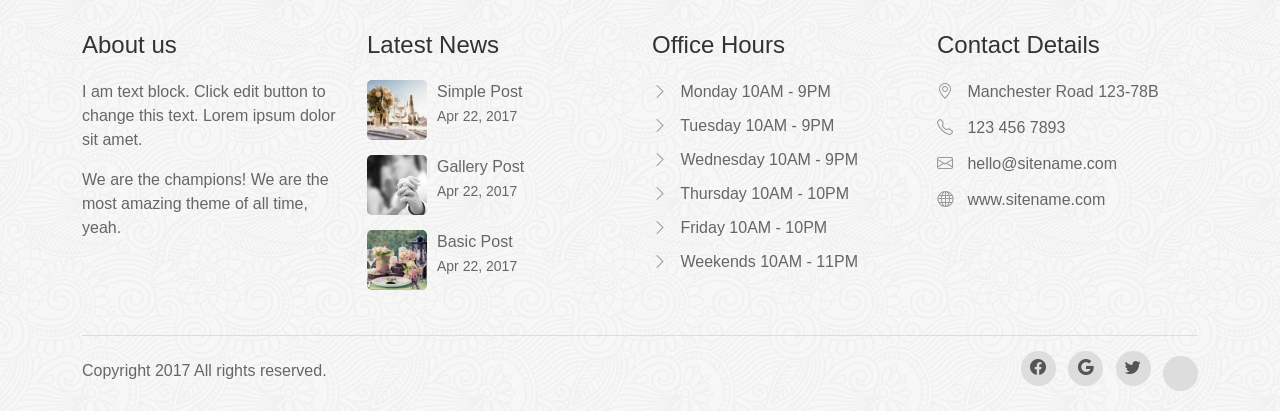
==== commit ce9e18fb: "Update image paths to use 'assets/img/' directory" ====
--- a/index.html
+++ b/index.html
@@ -89,14 +89,14 @@
               <button class="btn btn-pink" style="border: 1px solid rgb(231, 170, 180); background-color: rgb(218, 153, 164); color: #fff">Learn More</button>
             </div>
           </div>
-          <div class="col-md-6 image-inner" style="background-image: url(../img/shutterstock_217800487.jpeg)"></div>
+          <div class="col-md-6 image-inner" style="background-image: url(assets/img/shutterstock_217800487.jpeg)"></div>
         </div>
       </section>
 
       <!-- Section 2 -->
       <section class="custom-section">
         <div class="row">
-          <div class="col-md-6 image-inner" style="background-image: url(../img/shutterstock_278636915.jpeg)"></div>
+          <div class="col-md-6 image-inner" style="background-image: url(assets/img/shutterstock_278636915.jpeg)"></div>
           <div class="col-md-6 text-side">
             <div>
               <h3>Perfect Place</h3>
@@ -125,7 +125,7 @@
               <button class="btn btn-pink" style="border: 1px solid rgb(231, 170, 180); background-color: rgb(218, 153, 164); color: #fff">Learn More</button>
             </div>
           </div>
-          <div class="col-md-6 image-inner" style="background-image: url(../img/shutterstock_153136628.jpeg)"></div>
+          <div class="col-md-6 image-inner" style="background-image: url(assets/img/shutterstock_153136628.jpeg)"></div>
         </div>
       </section>
 
@@ -164,7 +164,7 @@
           <div class="row g-4 text-center">
             <div class="col-md-4">
               <div class="custom-card">
-                <img src="../img/shutterstock_127928669-1000x1000.jpeg" class="img-fluid" style="border-radius: 10px" />
+                <img src="assets/img/shutterstock_127928669-1000x1000.jpeg" class="img-fluid" style="border-radius: 10px" />
                 <h4 style="margin: 15px 0">Perfect Tables</h4>
                 <p style="color: gray; font-size: 14px">Little dish description may be here.</p>
                 <a href="#" class="learn" style="text-decoration: none; color: rgb(219, 143, 156)">Learn more</a>
@@ -173,7 +173,7 @@
 
             <div class="col-md-4">
               <div class="custom-card">
-                <img src="../img/shutterstock_166402538-600x500.jpeg" class="img-fluid" style="border-radius: 10px" />
+                <img src="assets/img/shutterstock_166402538-600x500.jpeg" class="img-fluid" style="border-radius: 10px" />
                 <h4 style="margin: 15px 0">Lovely Moments</h4>
                 <p style="color: gray; font-size: 14px">Little description may go here.</p>
                 <a href="#" class="learn" style="text-decoration: none; color: rgb(224, 138, 153)">Learn more</a>
@@ -182,7 +182,7 @@
 
             <div class="col-md-4">
               <div class="custom-card">
-                <img src="../img/shutterstock_130000925-600x500.jpeg" class="img-fluid" style="border-radius: 10px" />
+                <img src="assets/img/shutterstock_130000925-600x500.jpeg" class="img-fluid" style="border-radius: 10px" />
                 <h4 style="margin: 15px 0">Fancy Additions</h4>
                 <p style="color: gray; font-size: 14px">Little description may go here.</p>
                 <a href="#" class="learn" style="text-decoration: none; color: rgb(201, 137, 148)">Learn more</a>
@@ -216,7 +216,7 @@
 
             <div class="col-md-4">
               <div class="wedding-card">
-                <img src="../img/shutterstock_98138654-600x600.jpeg" />
+                <img src="assets/img/shutterstock_98138654-600x600.jpeg" />
                 <div class="wedding-body">
                   <div>
                     <h6>Katie & Mike</h6>
@@ -256,7 +256,7 @@
         <div class="row g-4">
           <div class="col-md-4">
             <div class="news-card p-3">
-              <img src="../img/shutterstock_127928669-150x150.jpeg" />
+              <img src="assets/img/shutterstock_127928669-150x150.jpeg" />
               <h4 class="mt-3">Simple Post</h4>
               <small class="text-muted">By Philip on April 22, 2017</small>
               <p class="mt-2">Contrary to popular belief, lorem ipsum isn’t simply random text...</p>
@@ -266,7 +266,7 @@
 
           <div class="col-md-4">
             <div class="news-card p-3">
-              <img src="../img/square-11-900x900.jpeg" />
+              <img src="assets/img/square-11-900x900.jpeg" />
               <h4 class="mt-3">Gallery Post</h4>
               <small class="text-muted">By Philip on April 22, 2017</small>
               <p class="mt-2">Duis autem vel eum iriure dolor in hendrerit in vulputate velit esse molestie consequat,...</p>
@@ -276,7 +276,7 @@
 
           <div class="col-md-4">
             <div class="news-card p-3">
-              <img src="../img/shutterstock_278636915.jpeg" />
+              <img src="assets/img/shutterstock_278636915.jpeg" />
               <h4 class="mt-3">Basic Post</h4>
               <small class="text-muted">By Philip on April 22, 2017</small>
               <p class="mt-2">Duis autem vel eum iriure dolor in hendrerit in vulputate velit esse molestie consequat,...</p>
@@ -365,7 +365,7 @@
             <h4>Latest News</h4>
 
             <div class="news-item">
-              <img src="../img/shutterstock_127928669-150x150.jpeg" />
+              <img src="assets/img/shutterstock_127928669-150x150.jpeg" />
               <div>
                 <div>Simple Post</div>
                 <small>Apr 22, 2017</small>
@@ -373,7 +373,7 @@
             </div>
 
             <div class="news-item">
-              <img src="../img/square-11-900x900.jpeg" />
+              <img src="assets/img/square-11-900x900.jpeg" />
               <div>
                 <div>Gallery Post</div>
                 <small>Apr 22, 2017</small>
@@ -381,7 +381,7 @@
             </div>
 
             <div class="news-item">
-              <img src="../img/shutterstock_278636915.jpeg" />
+              <img src="assets/img/shutterstock_278636915.jpeg" />
               <div>
                 <div>Basic Post</div>
                 <small>Apr 22, 2017</small>
